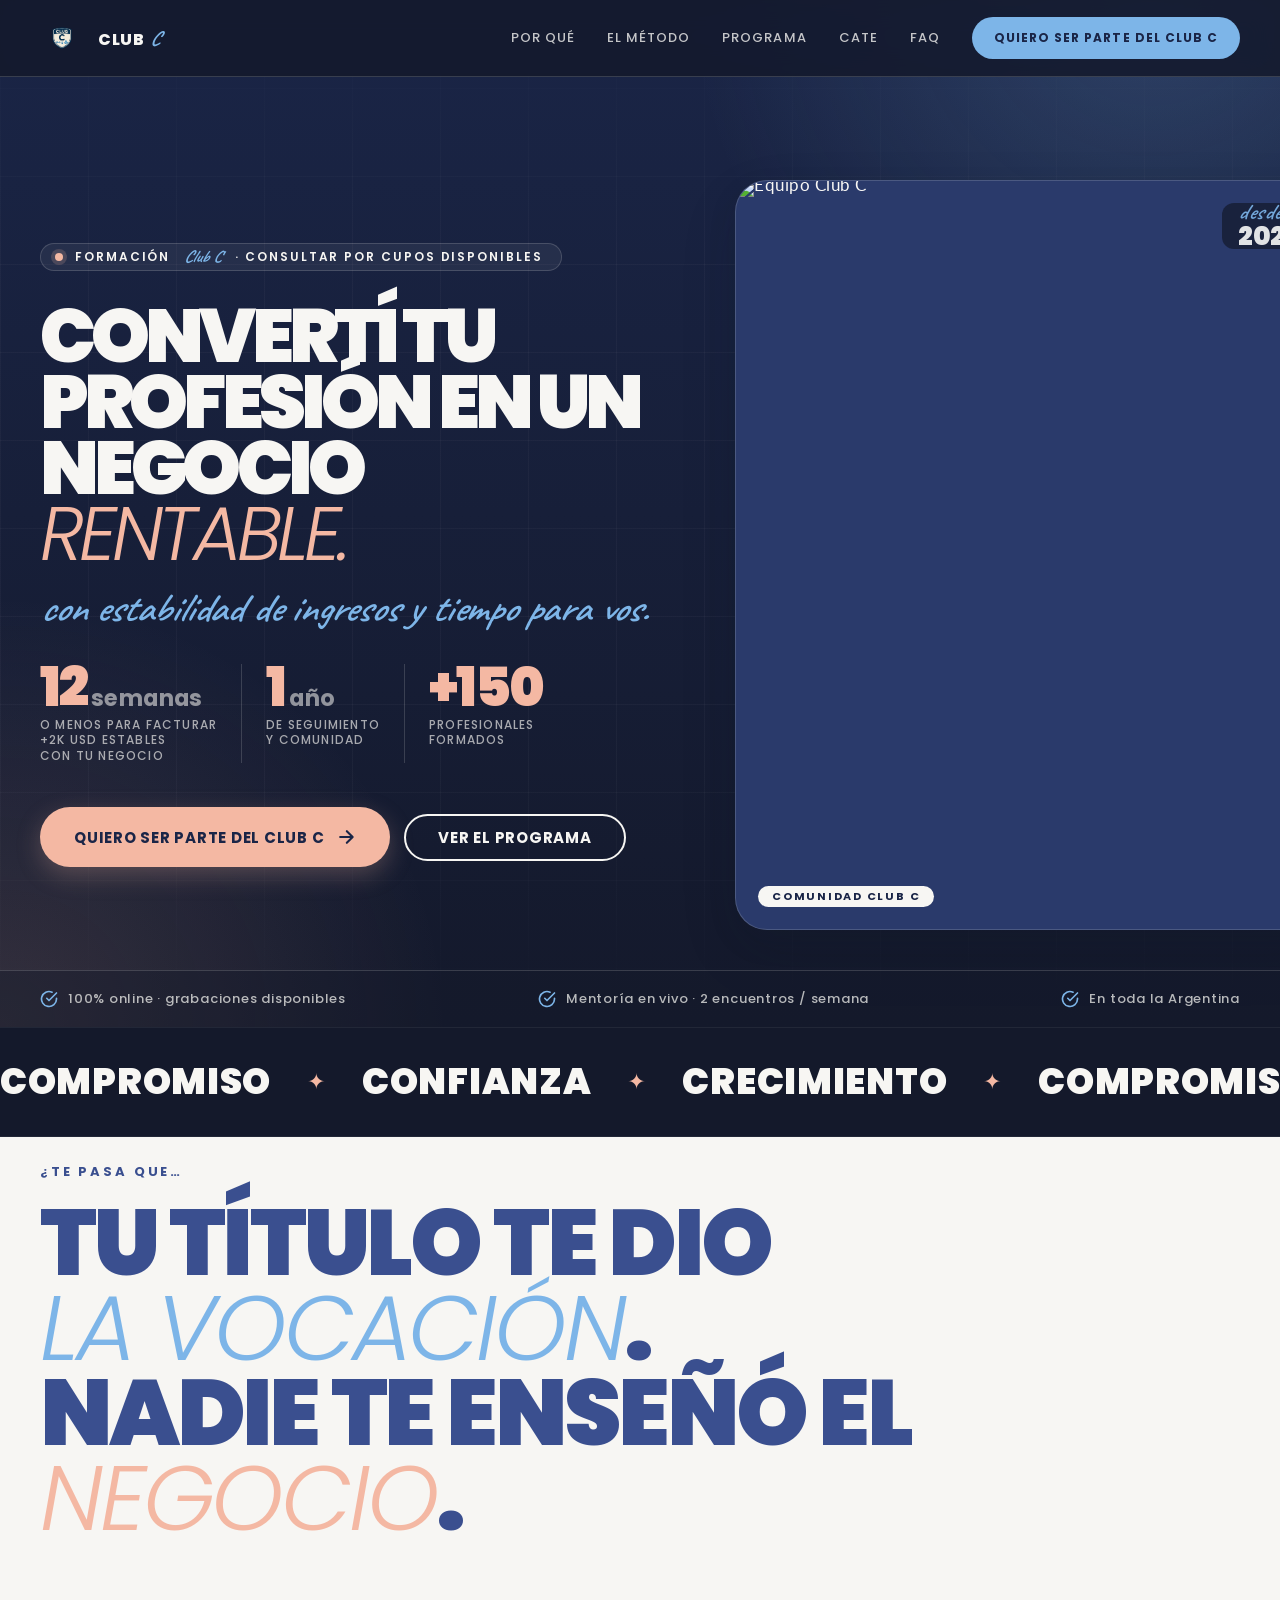
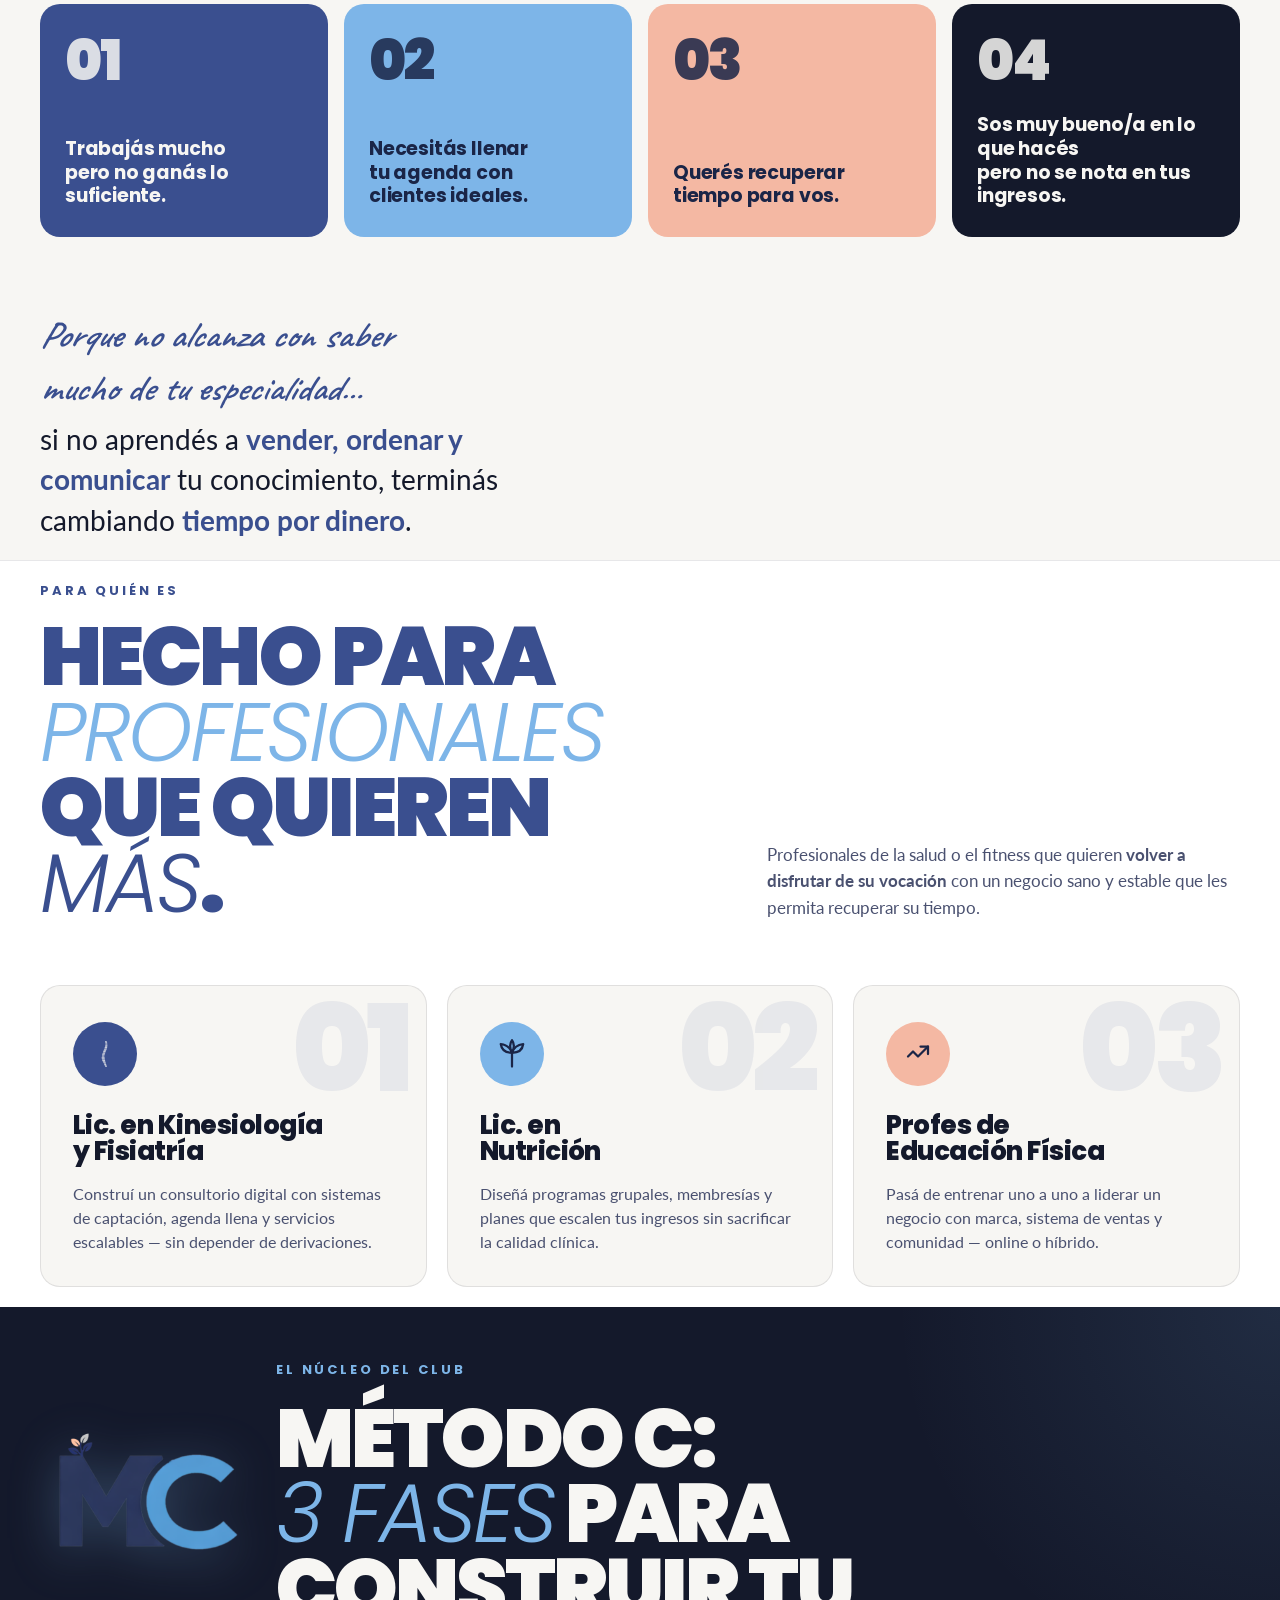
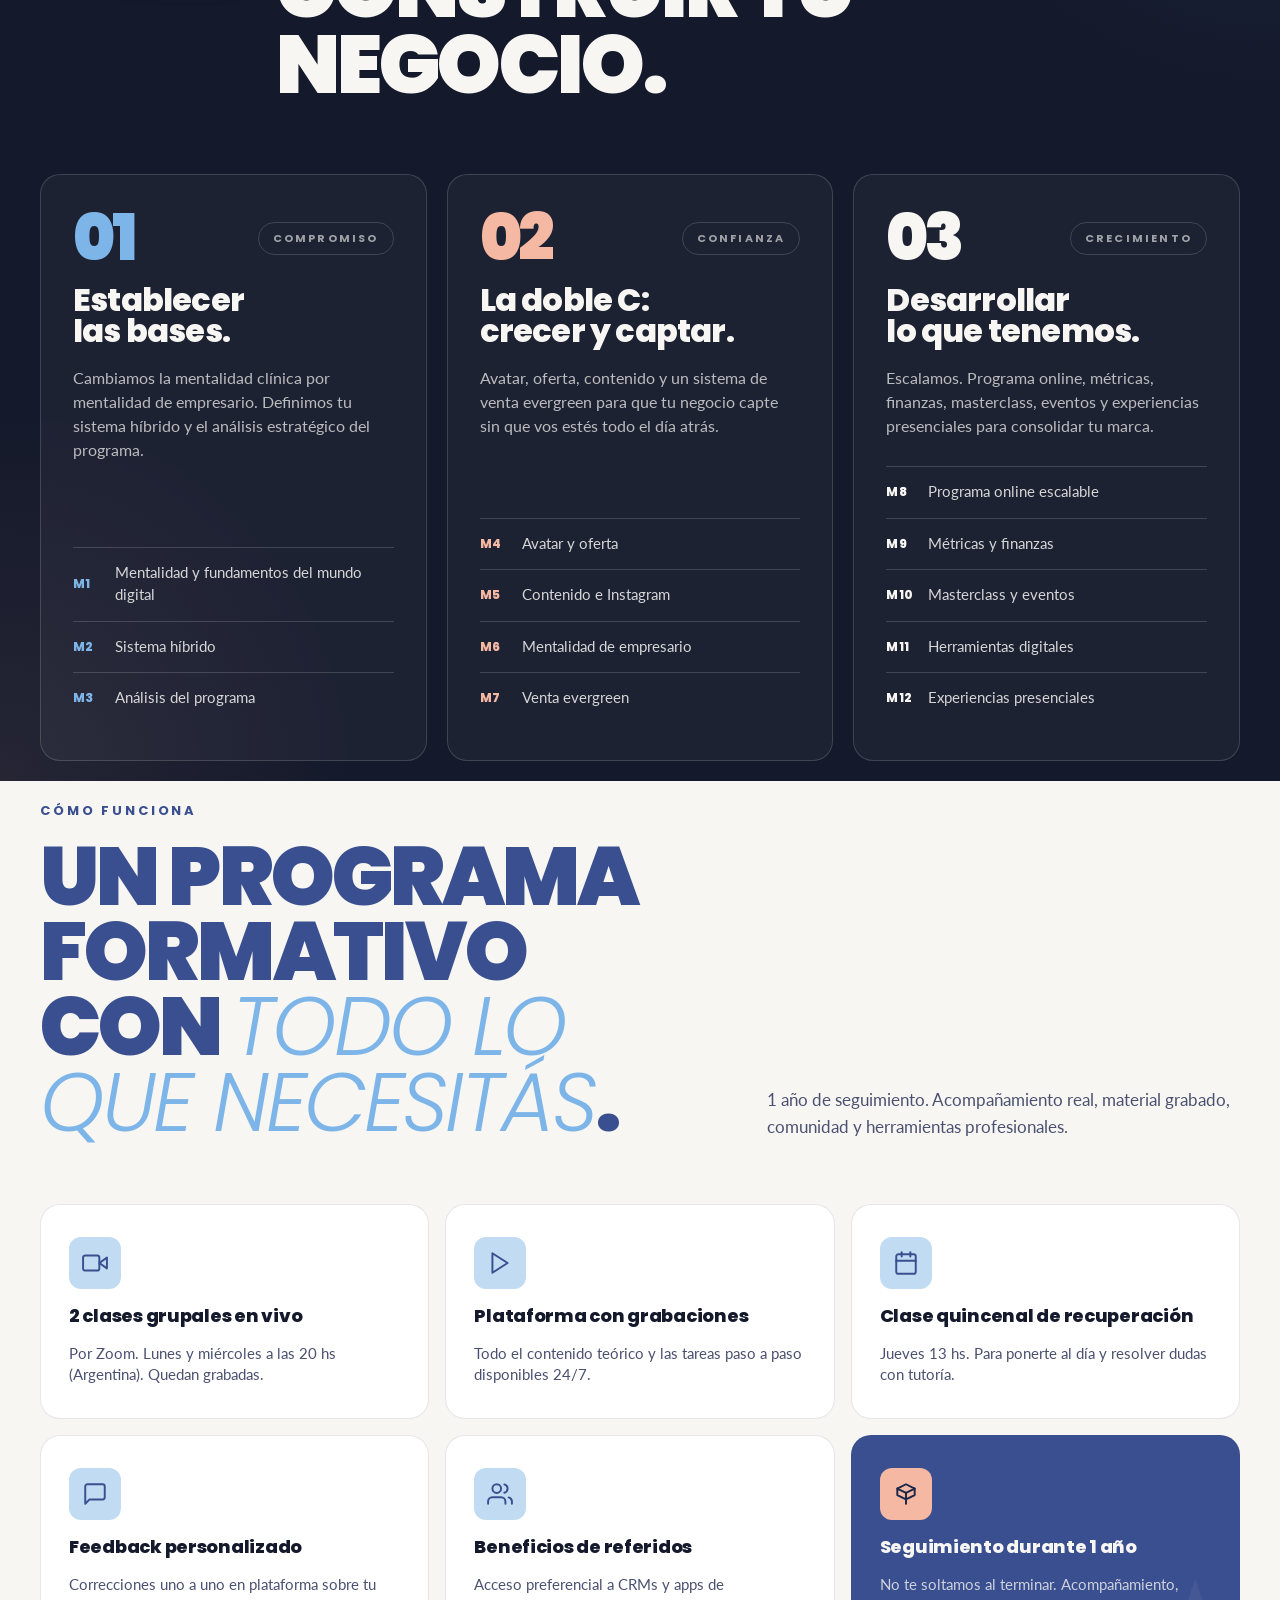
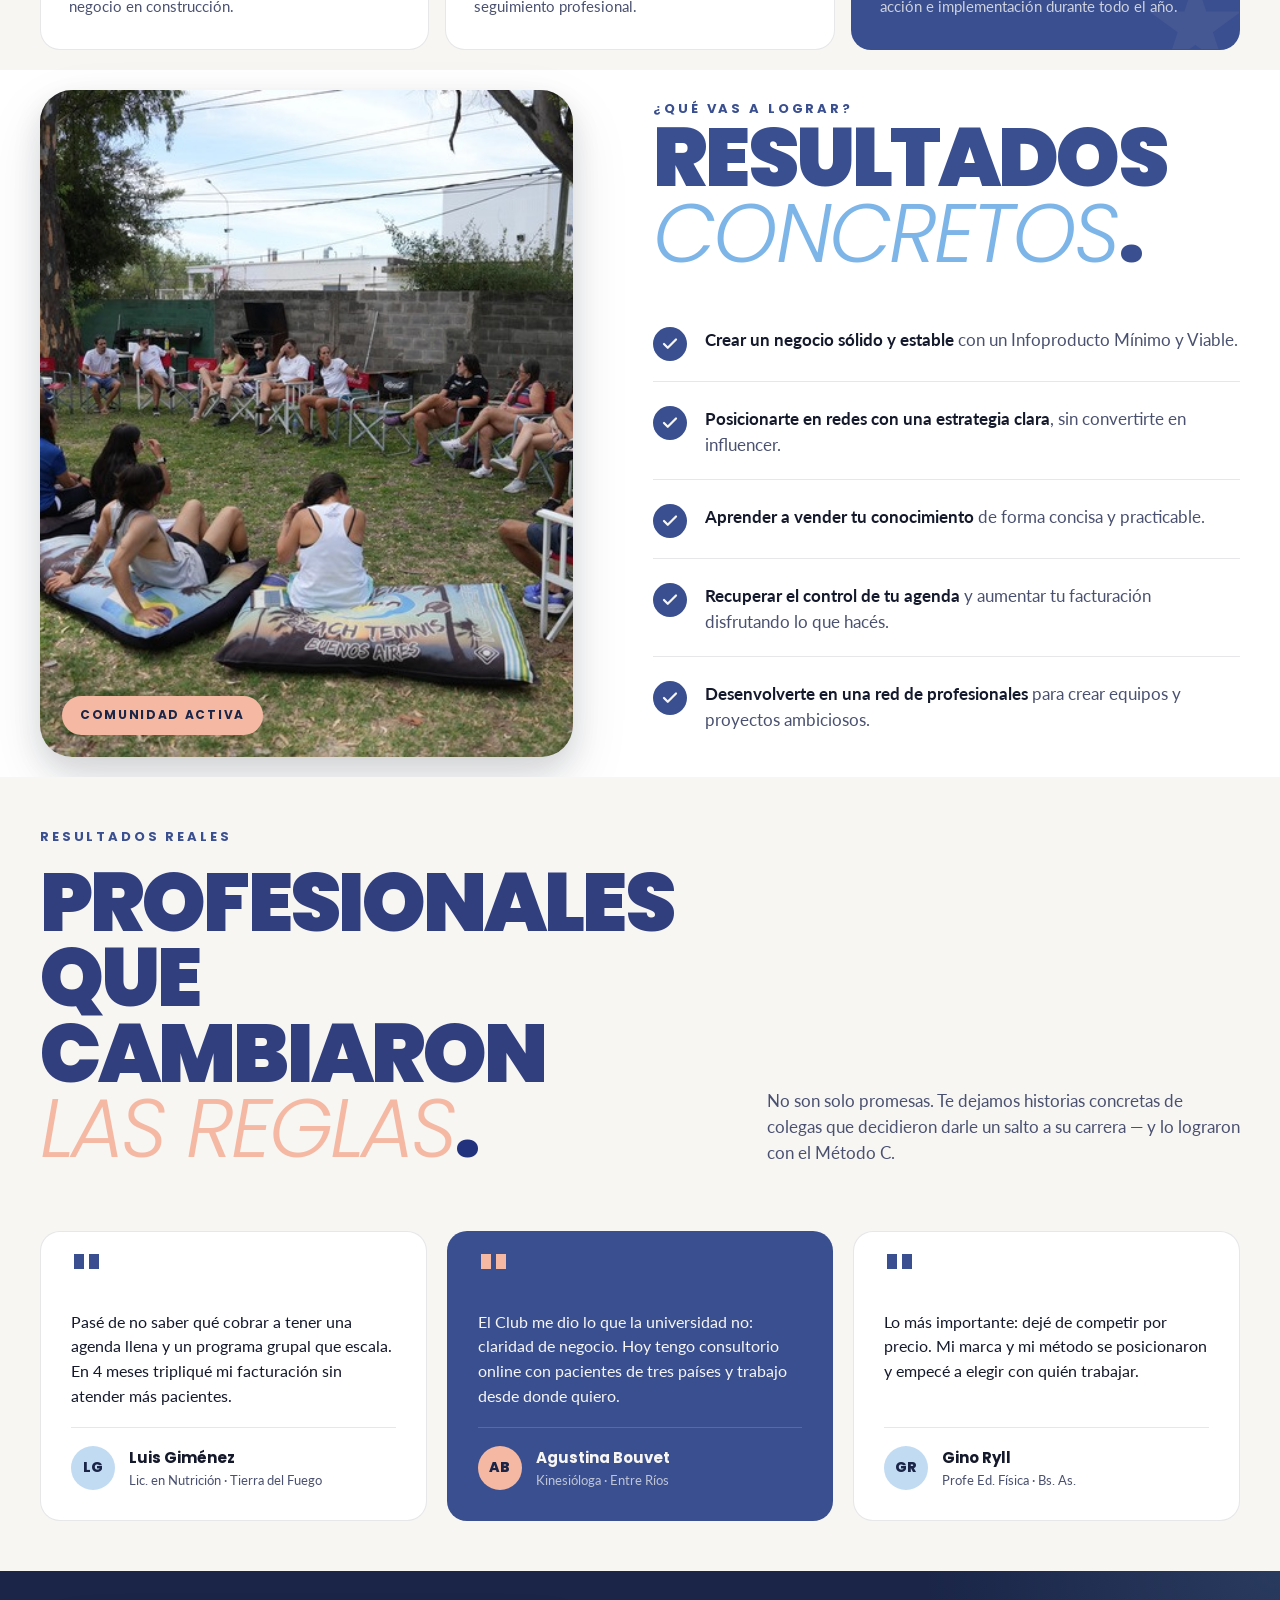
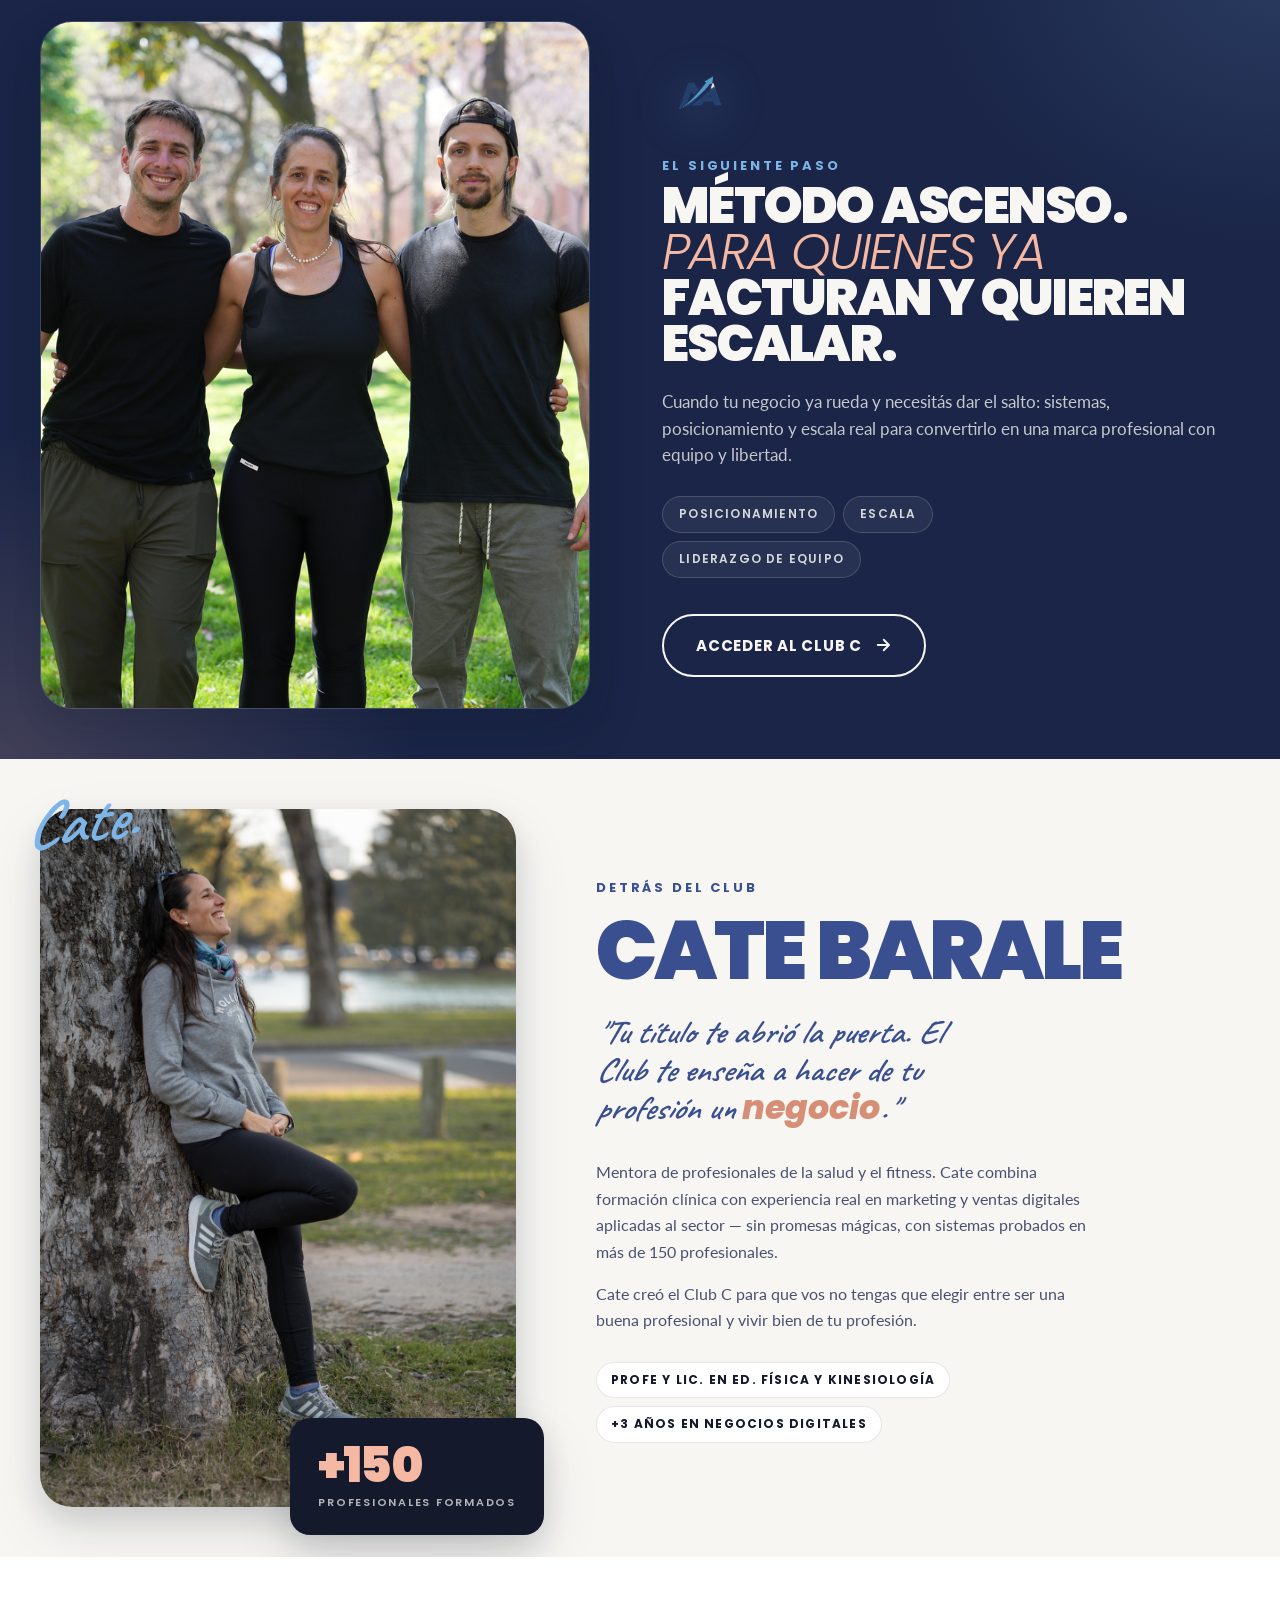
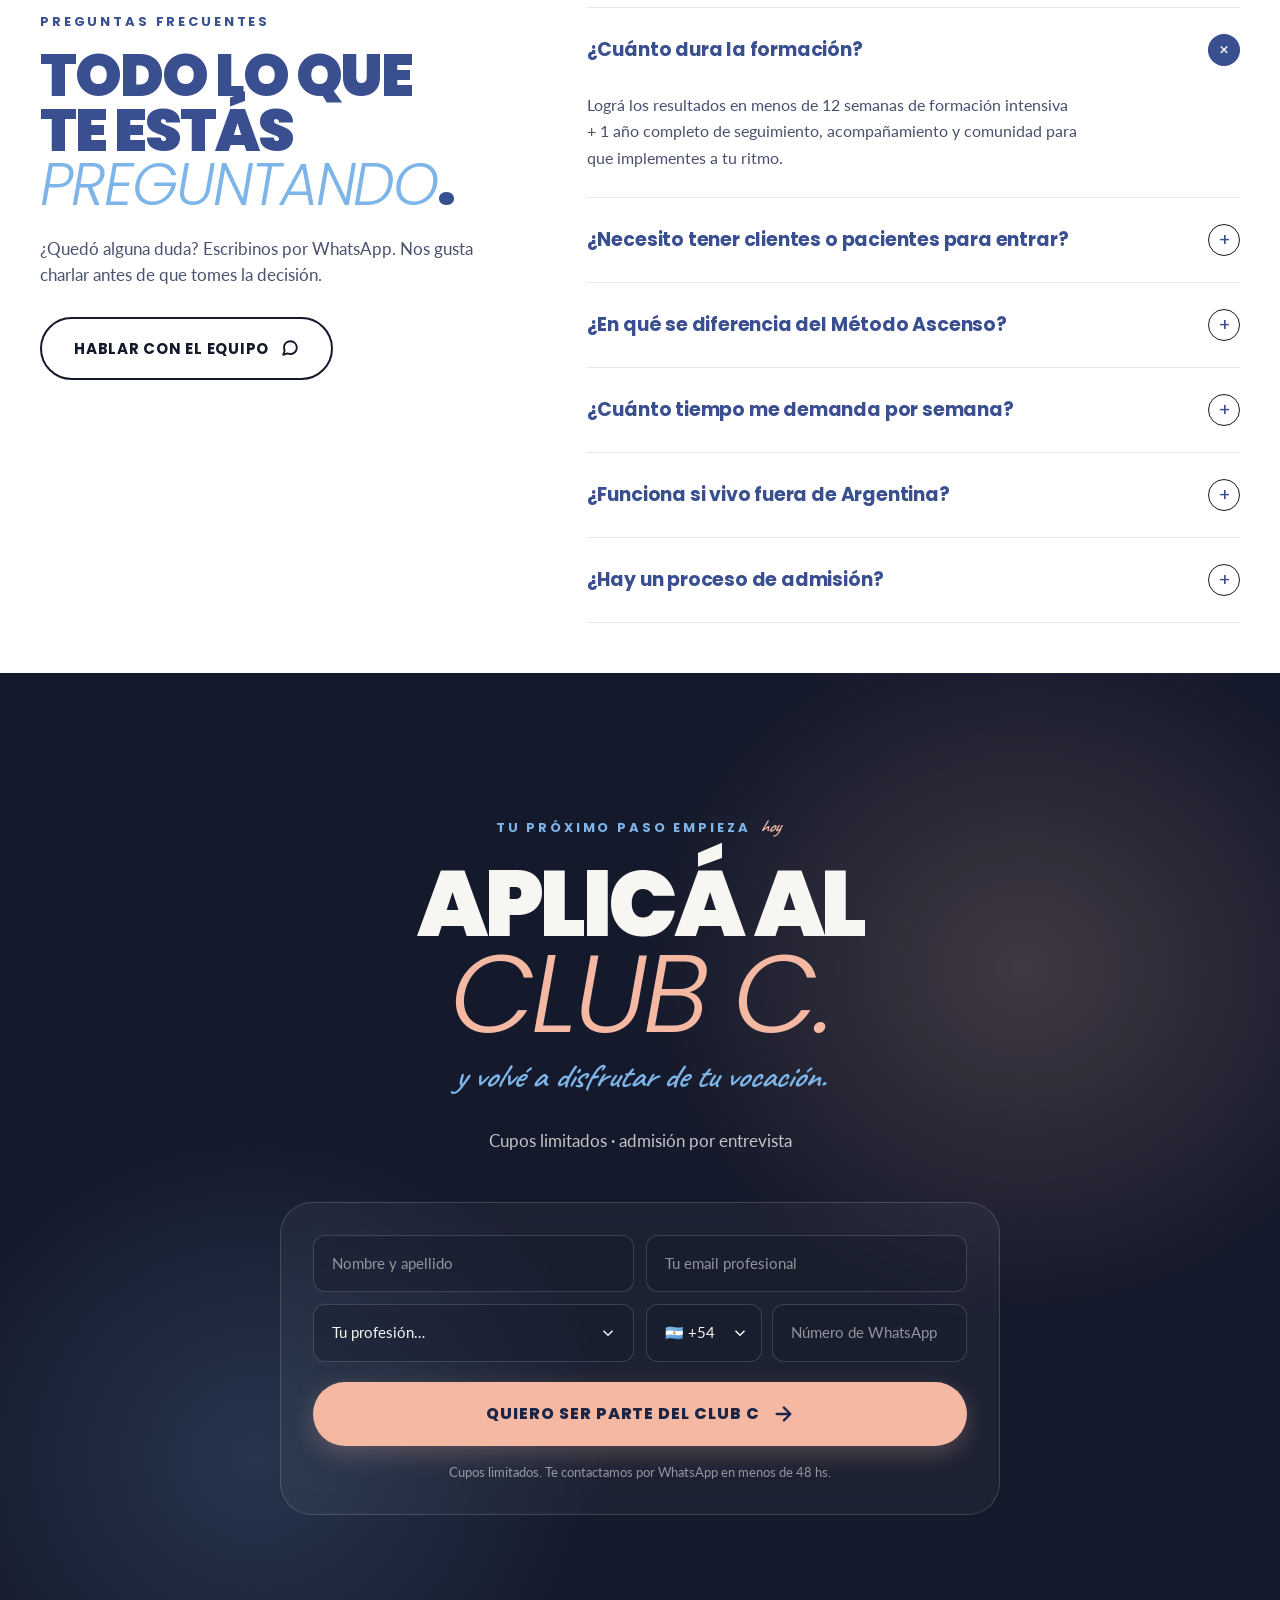
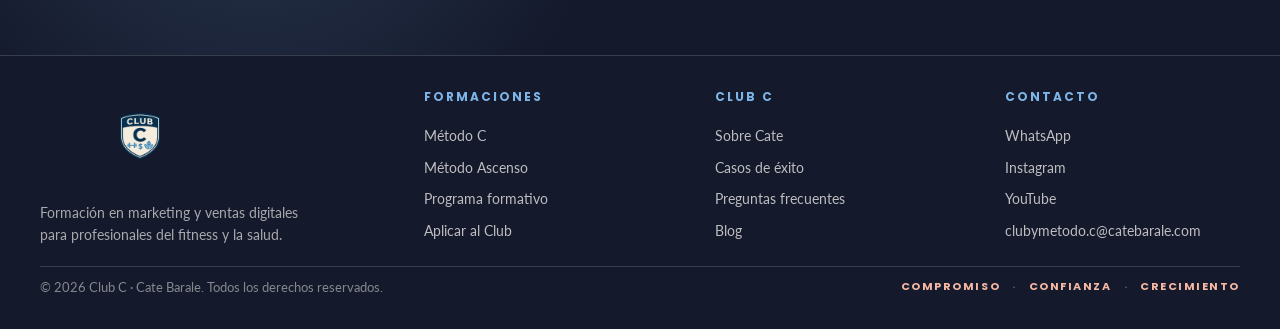
==== Club C - Página de Inicio.html @ 5bc4b517 "Implement Club C landing page from design handoff Static HTML/CSS/JS landing page for Club C — a mar" ====
<!DOCTYPE html>
<html lang="es">
<head>
<meta charset="UTF-8" />
<meta name="viewport" content="width=device-width, initial-scale=1.0" />
<title>Club C — Convertí tu profesión en un negocio rentable</title>
<link rel="preconnect" href="https://fonts.googleapis.com" />
<link rel="preconnect" href="https://fonts.gstatic.com" crossorigin />
<link href="https://fonts.googleapis.com/css2?family=Poppins:wght@400;500;600;700;800;900&family=Lato:wght@300;400;700;900&family=Caveat:wght@500;600;700&display=swap" rel="stylesheet" />

<script>
  window.TWEAKS = /*EDITMODE-BEGIN*/{
    "primary": "#3a4f8f",
    "secondary": "#7db5e8",
    "tertiary": "#f4b8a3",
    "accessory": "#f7f6f3",
    "ink": "#14192b",
    "headline": "Convertí tu profesión en un negocio rentable.",
    "headlineScript": "con estabilidad de ingresos y tiempo para vos.",
    "ctaPrimary": "Quiero ser parte del Club C",
    "heroPhoto": "team-beach",
    "showMarquee": true,
    "showCommunity": true,
    "headlineSize": 1.0,
    "buttonShape": "pill",
    "duration": "12 semanas"
  }/*EDITMODE-END*/;
</script>

<link rel="stylesheet" href="styles.css" />
</head>
<body>

<!-- ============ NAV ============ -->
<nav class="nav" data-screen-label="nav">
  <a href="#top" class="nav-logo">
    <img src="assets/logo-club-c.png" alt="Club C" />
    <span>Club <em>C</em></span>
  </a>
  <div class="nav-links">
    <a href="#manifiesto">Por qué</a>
    <a href="#metodo">El Método</a>
    <a href="#programa">Programa</a>
    <a href="#cate">Cate</a>
    <a href="#faq">FAQ</a>
    <a href="#aplicar" class="nav-cta" data-tweak="ctaPrimary">Aplicar al Club</a>
  </div>
</nav>

<!-- ============ HERO ============ -->
<header class="hero" id="top" data-screen-label="hero">

  <div class="hero-grid" style="height: 500px; line-height: 0.5; letter-spacing: 0.5px; text-align: left">
    <div class="hero-copy">
      <div class="hero-eyebrow" style="text-align: left">
        <span class="dot"></span>
        Formación <em>Club C</em> · Consultar por cupos disponibles
      </div>

      <h1 class="hero-title">
        <span class="line" data-tweak="headline" style="font-size: 75px">Convertí tu profesión<br/>en un negocio<br/><em class="accent-coral">rentable.</em></span>
        <span class="hero-script" data-tweak="headlineScript" style="height: 35px; font-size: 40px">con estabilidad de ingresos<br/>y tiempo para vos.</span>
      </h1>

      <div class="hero-meta">
        <div class="meta-item">
          <span class="meta-num" data-tweak="duration">12<small>sem.</small></span>
          <span class="meta-label">O menos para facturar<br/>+2K&nbsp;USD estables<br/>con tu negocio</span>
        </div>
        <div class="meta-divider"></div>
        <div class="meta-item">
          <span class="meta-num">1<small>año</small></span>
          <span class="meta-label">de seguimiento<br/>y comunidad</span>
        </div>
        <div class="meta-divider"></div>
        <div class="meta-item">
          <span class="meta-num">+150</span>
          <span class="meta-label">profesionales<br/>formados</span>
        </div>
      </div>

      <div class="hero-cta-row">
        <a href="#aplicar" class="btn btn-accent">
          <span data-tweak="ctaPrimary">Quiero ser parte del Club C</span>
          <svg class="arrow" width="20" height="20" viewBox="0 0 24 24" fill="none" stroke="currentColor" stroke-width="2.5" stroke-linecap="round" stroke-linejoin="round"><path d="M5 12h14M13 5l7 7-7 7"/></svg>
        </a>
        <a href="#programa" class="btn btn-outline">Ver el programa</a>
      </div>
    </div>

    <div class="hero-photo" style="height: 750px">
      <img id="hero-img" src="assets/team-beach.jpg" alt="Equipo Club C" style="height: 750px; margin: 0px 0px 0px 2px; object-fit: cover" />
      <div class="hero-photo-badge" style="text-align: center; margin: 0px 0px 100px 110px; flex-direction: column; align-items: flex-start; gap: 0px; width: 90px; font-size: 25px; font-weight: 100; border-width: 0px; border-style: none; padding: 0px 16px; opacity: 0.9">
        <span class="script">desde</span>
        <strong style="margin: 0">2025</strong>
      </div>
      <div class="hero-photo-tag">Comunidad Club C</div>
    </div>
  </div>

  <div class="hero-bottom">
    <div class="hero-bottom-inner">
      <div class="hero-bottom-item">
        <svg width="18" height="18" viewBox="0 0 24 24" fill="none" stroke="currentColor" stroke-width="2.2" stroke-linecap="round" stroke-linejoin="round"><path d="M22 11.08V12a10 10 0 11-5.93-9.14"/><path d="M22 4L12 14.01l-3-3"/></svg>
        <span>100% online · grabaciones disponibles</span>
      </div>
      <div class="hero-bottom-item">
        <svg width="18" height="18" viewBox="0 0 24 24" fill="none" stroke="currentColor" stroke-width="2.2" stroke-linecap="round" stroke-linejoin="round"><path d="M22 11.08V12a10 10 0 11-5.93-9.14"/><path d="M22 4L12 14.01l-3-3"/></svg>
        <span>Mentoría en vivo · 2 encuentros / semana</span>
      </div>
      <div class="hero-bottom-item">
        <svg width="18" height="18" viewBox="0 0 24 24" fill="none" stroke="currentColor" stroke-width="2.2" stroke-linecap="round" stroke-linejoin="round"><path d="M22 11.08V12a10 10 0 11-5.93-9.14"/><path d="M22 4L12 14.01l-3-3"/></svg>
        <span>En toda la Argentina</span>
      </div>
    </div>
  </div>
</header>

<!-- ============ MARQUEE ============ -->
<div class="marquee" aria-hidden="true" id="marquee">
  <div class="marquee-track">
    <span>Compromiso<i class="leaf">✦</i>Confianza<i class="leaf">✦</i>Crecimiento<i class="leaf">✦</i>Compromiso<i class="leaf">✦</i>Confianza<i class="leaf">✦</i>Crecimiento<i class="leaf">✦</i></span>
    <span>Compromiso<i class="leaf">✦</i>Confianza<i class="leaf">✦</i>Crecimiento<i class="leaf">✦</i>Compromiso<i class="leaf">✦</i>Confianza<i class="leaf">✦</i>Crecimiento<i class="leaf">✦</i></span>
  </div>
</div>

<!-- ============ MANIFIESTO / DOLOR ============ -->
<section class="manifiesto" id="manifiesto" data-screen-label="manifiesto" style="padding: 20px 0px">
  <div class="container">
    <span class="eyebrow">¿Te pasa que…</span>
    <h2 class="h2 manifiesto-title">
      Tu título te dio <span class="accent-sky">la vocación</span>.<br/>
      Nadie te enseñó el <em class="accent-coral">negocio</em>.
    </h2>

    <div class="pain-grid">
      <article class="pain-card">
        <span class="pain-num">01</span>
        <h4>Trabajás mucho<br/>pero no ganás lo suficiente.</h4>
      </article>
      <article class="pain-card">
        <span class="pain-num">02</span>
        <h4>Necesitás llenar<br/>tu agenda con clientes&nbsp;ideales.</h4>
      </article>
      <article class="pain-card">
        <span class="pain-num">03</span>
        <h4>Querés recuperar<br/>tiempo para vos.</h4>
      </article>
      <article class="pain-card">
        <span class="pain-num">04</span>
        <h4>Sos muy bueno/a en lo que hacés<br/>pero no se nota en tus ingresos.</h4>
      </article>
    </div>

    <p class="manifiesto-conclusion">
      <em class="script">Porque no alcanza con saber mucho de tu especialidad…</em>
      si no aprendés a <strong>vender, ordenar y comunicar</strong> tu conocimiento,
      terminás cambiando <strong>tiempo por dinero</strong>.
    </p>
  </div>
</section>

<!-- ============ PARA QUIÉN ============ -->
<section class="audience" data-screen-label="para-quien" style="padding: 20px 0px">
  <div class="container">
    <div class="section-head">
      <div>
        <span class="eyebrow">Para quién es</span>
        <h2 class="h2">Hecho para <span class="accent-sky">profesionales</span><br/>que quieren <em>más</em>.</h2>
      </div>
      <p class="lead">
        Profesionales de la salud o el fitness que quieren <strong>volver a disfrutar de su vocación</strong>
        con un negocio sano y estable que les permita recuperar su tiempo.
      </p>
    </div>

    <div class="audience-grid">
      <article class="audience-card">
        <span class="num">01</span>
        <div class="audience-icon">
          <svg viewBox="0 0 24 24" fill="currentColor" stroke="none"><rect x="11.98" y="1.59" width="1.40" height="0.42" rx="0.08"/><rect x="12.11" y="2.23" width="1.45" height="0.42" rx="0.08"/><rect x="12.21" y="2.87" width="1.50" height="0.42" rx="0.08"/><rect x="12.27" y="3.50" width="1.55" height="0.42" rx="0.08"/><rect x="12.28" y="4.14" width="1.60" height="0.42" rx="0.08"/><rect x="12.24" y="4.78" width="1.65" height="0.42" rx="0.08"/><rect x="12.16" y="5.42" width="1.70" height="0.42" rx="0.08"/><rect x="12.02" y="6.05" width="1.75" height="0.42" rx="0.08"/><rect x="11.74" y="6.69" width="2.00" height="0.42" rx="0.08"/><rect x="11.55" y="7.33" width="2.00" height="0.42" rx="0.08"/><rect x="11.32" y="7.97" width="2.00" height="0.42" rx="0.08"/><rect x="11.08" y="8.60" width="2.00" height="0.42" rx="0.08"/><rect x="10.82" y="9.24" width="2.00" height="0.42" rx="0.08"/><rect x="10.56" y="9.88" width="2.00" height="0.42" rx="0.08"/><rect x="10.31" y="10.51" width="2.00" height="0.42" rx="0.08"/><rect x="10.08" y="11.15" width="2.00" height="0.42" rx="0.08"/><rect x="9.88" y="11.79" width="2.00" height="0.42" rx="0.08"/><rect x="9.72" y="12.43" width="2.00" height="0.42" rx="0.08"/><rect x="9.60" y="13.06" width="2.00" height="0.42" rx="0.08"/><rect x="9.52" y="13.70" width="2.00" height="0.42" rx="0.08"/><rect x="9.36" y="14.34" width="2.30" height="0.42" rx="0.08"/><rect x="9.39" y="14.98" width="2.30" height="0.42" rx="0.08"/><rect x="9.48" y="15.61" width="2.30" height="0.42" rx="0.08"/><rect x="9.61" y="16.25" width="2.30" height="0.42" rx="0.08"/><rect x="9.79" y="16.89" width="2.30" height="0.42" rx="0.08"/><rect x="10.16" y="17.53" width="2.00" height="0.42" rx="0.08"/><rect x="10.44" y="18.16" width="1.90" height="0.42" rx="0.08"/><rect x="10.75" y="18.80" width="1.81" height="0.42" rx="0.08"/><rect x="11.06" y="19.44" width="1.72" height="0.42" rx="0.08"/><rect x="11.37" y="20.08" width="1.62" height="0.42" rx="0.08"/><rect x="11.67" y="20.71" width="1.53" height="0.42" rx="0.08"/><rect x="11.95" y="21.35" width="1.43" height="0.42" rx="0.08"/><rect x="12.19" y="21.99" width="1.34" height="0.42" rx="0.08"/></svg>
        </div>
        <h3>Lic. en Kinesiología<br/>y Fisiatría</h3>
        <p>Construí un consultorio digital con sistemas de captación, agenda llena y servicios escalables — sin depender de derivaciones.</p>
      </article>

      <article class="audience-card">
        <span class="num">02</span>
        <div class="audience-icon">
          <svg viewBox="0 0 24 24" fill="none" stroke="currentColor" stroke-width="1.8" stroke-linecap="round" stroke-linejoin="round"><path d="M12 22V11"/><path d="M12 11Q4 11 3 4 Q10 5 12 11Z"/><path d="M12 11Q20 11 21 4 Q14 5 12 11Z"/><path d="M12 11Q9 5 12 1 Q15 5 12 11Z"/></svg>
        </div>
        <h3>Lic. en<br/>Nutrición</h3>
        <p>Diseñá programas grupales, membresías y planes que escalen tus ingresos sin sacrificar la calidad clínica.</p>
      </article>

      <article class="audience-card">
        <span class="num">03</span>
        <div class="audience-icon">
          <svg viewBox="0 0 24 24" fill="none" stroke="currentColor" stroke-width="1.8" stroke-linecap="round" stroke-linejoin="round"><path d="M4 14l4-4 4 4 8-8"/><path d="M14 6h6v6"/></svg>
        </div>
        <h3>Profes de<br/>Educación Física</h3>
        <p>Pasá de entrenar uno a uno a liderar un negocio con marca, sistema de ventas y comunidad — online o híbrido.</p>
      </article>
    </div>
  </div>
</section>

<!-- ============ MÉTODO C ============ -->
<section class="metodo" id="metodo" data-screen-label="metodo-c" style="padding: 20px 0px">
  <div class="container">

    <div class="metodo-head">
      <img src="assets/logo-mc.png" alt="Método C" class="metodo-logo" style="height: 350px; width: 200px; margin: 0px 0px 25px; object-fit: cover" />
      <div>
        <span class="eyebrow on-dark" style="margin: 0px 0px 1px">El núcleo del Club</span>
        <h2 class="h2 on-dark" style="width: 700px; margin: 20px 0px 0px">
          Método&nbsp;C:<br/>
          <em class="accent-sky">3 fases</em> para<br/>
          construir tu negocio.
        </h2>
      </div>
    </div>

    <div class="metodo-fases">
      <article class="fase fase-1">
        <div class="fase-head">
          <span class="fase-num">01</span>
          <span class="fase-tag">Compromiso</span>
        </div>
        <h3>Establecer<br/>las bases.</h3>
        <p>Cambiamos la mentalidad clínica por mentalidad de empresario.
        Definimos tu sistema híbrido y el análisis estratégico del programa.</p>
        <ul class="fase-modules">
          <li><strong>M1</strong> Mentalidad y fundamentos del mundo digital</li>
          <li><strong>M2</strong> Sistema híbrido</li>
          <li><strong>M3</strong> Análisis del programa</li>
        </ul>
      </article>

      <article class="fase fase-2">
        <div class="fase-head">
          <span class="fase-num">02</span>
          <span class="fase-tag">Confianza</span>
        </div>
        <h3>La doble C:<br/>crecer y captar.</h3>
        <p>Avatar, oferta, contenido y un sistema de venta evergreen para
        que tu negocio capte sin que vos estés todo el día atrás.</p>
        <ul class="fase-modules">
          <li><strong>M4</strong> Avatar y oferta</li>
          <li><strong>M5</strong> Contenido e Instagram</li>
          <li><strong>M6</strong> Mentalidad de empresario</li>
          <li><strong>M7</strong> Venta evergreen</li>
        </ul>
      </article>

      <article class="fase fase-3">
        <div class="fase-head">
          <span class="fase-num">03</span>
          <span class="fase-tag">Crecimiento</span>
        </div>
        <h3>Desarrollar<br/>lo que tenemos.</h3>
        <p>Escalamos. Programa online, métricas, finanzas, masterclass,
        eventos y experiencias presenciales para consolidar tu marca.</p>
        <ul class="fase-modules">
          <li><strong>M8</strong> Programa online escalable</li>
          <li><strong>M9</strong> Métricas y finanzas</li>
          <li><strong>M10</strong> Masterclass y eventos</li>
          <li><strong>M11</strong> Herramientas digitales</li>
          <li><strong>M12</strong> Experiencias presenciales</li>
        </ul>
      </article>
    </div>
  </div>
</section>

<!-- ============ PROGRAMA / QUE INCLUYE ============ -->
<section class="programa" id="programa" data-screen-label="programa" style="padding: 20px 0px">
  <div class="container">

    <div class="section-head">
      <div>
        <span class="eyebrow">Cómo funciona</span>
        <h2 class="h2">Un programa formativo<br/>con <em class="accent-sky">todo lo que necesitás</em>.</h2>
      </div>
      <p class="lead">
        1 año de seguimiento. Acompañamiento real,
        material grabado, comunidad y herramientas profesionales.
      </p>
    </div>

    <div class="includes-grid">
      <article class="include-card">
        <div class="include-icon"><svg viewBox="0 0 24 24" fill="none" stroke="currentColor" stroke-width="1.8" stroke-linecap="round" stroke-linejoin="round"><polygon points="23 7 16 12 23 17 23 7"/><rect x="1" y="5" width="15" height="14" rx="2" ry="2"/></svg></div>
        <h4>2 clases grupales en vivo</h4>
        <p>Por Zoom. Lunes y miércoles a las 20 hs (Argentina). Quedan grabadas.</p>
      </article>
      <article class="include-card">
        <div class="include-icon"><svg viewBox="0 0 24 24" fill="none" stroke="currentColor" stroke-width="1.8" stroke-linecap="round" stroke-linejoin="round"><polygon points="5 3 19 12 5 21 5 3"/></svg></div>
        <h4>Plataforma con grabaciones</h4>
        <p>Todo el contenido teórico y las tareas paso a paso disponibles 24/7.</p>
      </article>
      <article class="include-card">
        <div class="include-icon"><svg viewBox="0 0 24 24" fill="none" stroke="currentColor" stroke-width="1.8" stroke-linecap="round" stroke-linejoin="round"><rect x="3" y="4" width="18" height="18" rx="2" ry="2"/><line x1="16" y1="2" x2="16" y2="6"/><line x1="8" y1="2" x2="8" y2="6"/><line x1="3" y1="10" x2="21" y2="10"/></svg></div>
        <h4>Clase quincenal de recuperación</h4>
        <p>Jueves 13 hs. Para ponerte al día y resolver dudas con tutoría.</p>
      </article>
      <article class="include-card">
        <div class="include-icon"><svg viewBox="0 0 24 24" fill="none" stroke="currentColor" stroke-width="1.8" stroke-linecap="round" stroke-linejoin="round"><path d="M21 15a2 2 0 01-2 2H7l-4 4V5a2 2 0 012-2h14a2 2 0 012 2z"/></svg></div>
        <h4>Feedback personalizado</h4>
        <p>Correcciones uno a uno en plataforma sobre tu negocio en construcción.</p>
      </article>
      <article class="include-card">
        <div class="include-icon"><svg viewBox="0 0 24 24" fill="none" stroke="currentColor" stroke-width="1.8" stroke-linecap="round" stroke-linejoin="round"><path d="M17 21v-2a4 4 0 00-4-4H5a4 4 0 00-4 4v2"/><circle cx="9" cy="7" r="4"/><path d="M23 21v-2a4 4 0 00-3-3.87M16 3.13a4 4 0 010 7.75"/></svg></div>
        <h4>Beneficios de referidos</h4>
        <p>Acceso preferencial a CRMs y apps de seguimiento profesional.</p>
      </article>
      <article class="include-card include-card-feature">
        <div class="include-icon"><svg viewBox="0 0 24 24" fill="none" stroke="currentColor" stroke-width="1.8" stroke-linecap="round" stroke-linejoin="round"><path d="M20 7L12 3 4 7l8 4 8-4z"/><path d="M4 7v6l8 4 8-4V7"/><path d="M12 11v10"/></svg></div>
        <h4>Seguimiento durante 1 año</h4>
        <p>No te soltamos al terminar. Acompañamiento, acción e implementación durante todo el año.</p>
      </article>
    </div>
  </div>
</section>

<!-- ============ QUÉ VAS A LOGRAR ============ -->
<section class="lograr" data-screen-label="lograr" style="padding: 20px 0px">
  <div class="container">
    <div class="lograr-wrap">
      <div class="lograr-photo">
        <img src="assets/community-class.jpg" alt="Comunidad Club C" />
        <div class="lograr-photo-badge">Comunidad activa</div>
      </div>
      <div class="lograr-content">
        <span class="eyebrow">¿Qué vas a lograr?</span>
        <h2 class="h2">Resultados<br/><em class="accent-sky">concretos</em>.</h2>

        <ul class="lograr-list">
          <li>
            <span class="check"><svg viewBox="0 0 24 24" fill="none" stroke="currentColor" stroke-width="3" stroke-linecap="round" stroke-linejoin="round"><polyline points="20 6 9 17 4 12"/></svg></span>
            <div>
              <strong>Crear un negocio sólido y estable</strong> con un Infoproducto Mínimo y Viable.
            </div>
          </li>
          <li>
            <span class="check"><svg viewBox="0 0 24 24" fill="none" stroke="currentColor" stroke-width="3" stroke-linecap="round" stroke-linejoin="round"><polyline points="20 6 9 17 4 12"/></svg></span>
            <div>
              <strong>Posicionarte en redes con una estrategia clara</strong>, sin convertirte en influencer.
            </div>
          </li>
          <li>
            <span class="check"><svg viewBox="0 0 24 24" fill="none" stroke="currentColor" stroke-width="3" stroke-linecap="round" stroke-linejoin="round"><polyline points="20 6 9 17 4 12"/></svg></span>
            <div>
              <strong>Aprender a vender tu conocimiento</strong> de forma concisa y practicable.
            </div>
          </li>
          <li>
            <span class="check"><svg viewBox="0 0 24 24" fill="none" stroke="currentColor" stroke-width="3" stroke-linecap="round" stroke-linejoin="round"><polyline points="20 6 9 17 4 12"/></svg></span>
            <div>
              <strong>Recuperar el control de tu agenda</strong> y aumentar tu facturación disfrutando lo que hacés.
            </div>
          </li>
          <li>
            <span class="check"><svg viewBox="0 0 24 24" fill="none" stroke="currentColor" stroke-width="3" stroke-linecap="round" stroke-linejoin="round"><polyline points="20 6 9 17 4 12"/></svg></span>
            <div>
              <strong>Desenvolverte en una red de profesionales</strong> para crear equipos y proyectos ambiciosos.
            </div>
          </li>
        </ul>
      </div>
    </div>
  </div>
</section>

<!-- ============ TESTIMONIOS ============ -->
<section class="testimonials" data-screen-label="testimonios" style="padding: 50px 0px">
  <div class="container">
    <div class="section-head">
      <div>
        <span class="eyebrow">Resultados reales</span>
        <h2 class="h2" style="width: 500px; color: #323f7e">Profesionales que<br/>cambiaron <em class="accent-coral">las reglas</em><span style="color: rgb(20, 25, 43)">.</span></h2>
      </div>
      <p class="lead">No son solo promesas. Te dejamos historias concretas de colegas que decidieron darle un salto a su carrera —
      y lo lograron con el Método C.</p>
    </div>

    <div class="testimonials-grid">
      <article class="testimonial">
        <span class="quote-mark">"</span>
        <p class="quote">Pasé de no saber qué cobrar a tener una agenda llena y un programa
        grupal que escala. En 4 meses tripliqué mi facturación sin atender más pacientes.</p>
        <div class="person">
          <div class="person-avatar">LG</div>
          <div>
            <div class="person-name">Luis Giménez</div>
            <div class="person-role">Lic. en Nutrición · Tierra del Fuego</div>
          </div>
        </div>
      </article>

      <article class="testimonial testimonial-feature">
        <span class="quote-mark">"</span>
        <p class="quote">El Club me dio lo que la universidad no: claridad de negocio. Hoy
        tengo consultorio online con pacientes de tres países y trabajo desde donde quiero.</p>
        <div class="person">
          <div class="person-avatar">AB</div>
          <div>
            <div class="person-name">Agustina Bouvet</div>
            <div class="person-role">Kinesióloga · Entre Ríos</div>
          </div>
        </div>
      </article>

      <article class="testimonial">
        <span class="quote-mark">"</span>
        <p class="quote">Lo más importante: dejé de competir por precio. Mi marca y mi
        método se posicionaron y empecé a elegir con quién trabajar.</p>
        <div class="person">
          <div class="person-avatar">GR</div>
          <div>
            <div class="person-name">Gino Ryll</div>
            <div class="person-role">Profe Ed. Física · Bs. As.</div>
          </div>
        </div>
      </article>
    </div>
  </div>
</section>

<!-- ============ MÉTODO ASCENSO ============ -->
<section class="ascenso" data-screen-label="ascenso" style="padding: 50px 0px">
  <div class="container">
    <div class="ascenso-wrap">
      <div class="ascenso-photo">
        <img src="assets/team-park.jpg" alt="Equipo Club C en el parque" />
      </div>
      <div class="ascenso-content">
        <img src="assets/logo-ma.png" alt="Método Ascenso" class="ascenso-logo" />
        <span class="eyebrow on-dark">El siguiente paso</span>
        <h2 class="h2 on-dark" style="margin: 6px 0 22px; font-size: 50px">Método Ascenso.<br/><em class="accent-coral">Para quienes ya</em><br/>facturan y quieren escalar.</h2>
        <p class="lead on-dark" style="margin: 20px 0px 0px">
          Cuando tu negocio ya rueda y necesitás dar el salto: sistemas, posicionamiento
          y escala real para convertirlo en una marca profesional con equipo y libertad.
        </p>
        <div class="ascenso-tags" style="width: 460px">
          <span class="tag-pill">Posicionamiento</span>
          <span class="tag-pill">Escala</span>
          <span class="tag-pill">Liderazgo de equipo</span>
        </div>
        <a href="#aplicar" class="btn btn-outline">
          Acceder al Club C
          <svg class="arrow" width="18" height="18" viewBox="0 0 24 24" fill="none" stroke="currentColor" stroke-width="2.5" stroke-linecap="round" stroke-linejoin="round"><path d="M5 12h14M13 5l7 7-7 7"/></svg>
        </a>
      </div>
    </div>
  </div>
</section>

<!-- ============ CATE ============ -->
<section class="cate" id="cate" data-screen-label="cate" style="padding: 50px 0px">
  <div class="container">
    <div class="cate-wrap">
      <div class="cate-photo-wrap">
        <div class="cate-photo">
          <img src="assets/cate-portrait.jpg" alt="Cate Barale" />
        </div>
        <div class="cate-stats">
          <div class="stat">+150</div>
          <div class="label">profesionales formados</div>
        </div>
        <div class="cate-signature">Cate.</div>
      </div>
      <div>
        <span class="eyebrow">Detrás del Club</span>
        <h2 class="h2" style="margin: 14px 0 8px; color: var(--primary);">Cate Barale</h2>
        <p class="cate-quote">"Tu título te abrió la puerta. El Club te enseña a hacer de tu profesión un <em>negocio</em>."</p>
        <div class="cate-bio">
          <p>Mentora de profesionales de la salud y el fitness. Cate combina formación clínica con experiencia
          real en marketing y ventas digitales aplicadas al sector — sin promesas mágicas, con sistemas
          probados en más de 150 profesionales.</p>
          <p>Cate creó el Club C para que vos no tengas que elegir entre ser una buena profesional
          y vivir bien de tu profesión.</p>
        </div>
        <div class="cate-credentials">
          <span class="chip">Profe y Lic. en Ed. Física y Kinesiología</span>
          <span class="chip">+3 años en negocios digitales</span>
        </div>
      </div>
    </div>
  </div>
</section>

<!-- ============ FAQ ============ -->
<section class="faq" id="faq" data-screen-label="faq" style="padding: 50px 0px">
  <div class="container">
    <div class="faq-wrap">
      <div>
        <span class="eyebrow">Preguntas frecuentes</span>
        <h2 class="h2" style="margin-top: 16px;">Todo lo que<br/>te estás <em class="accent-sky">preguntando</em>.</h2>
        <p class="lead" style="margin-top: 24px;">¿Quedó alguna duda? Escribinos por WhatsApp.
        Nos gusta charlar antes de que tomes la decisión.</p>
        <a href="#" class="btn btn-ghost" style="margin-top: 28px;">
          Hablar con el equipo
          <svg class="arrow" width="18" height="18" viewBox="0 0 24 24" fill="none" stroke="currentColor" stroke-width="2.5" stroke-linecap="round" stroke-linejoin="round"><path d="M21 11.5a8.38 8.38 0 01-.9 3.8 8.5 8.5 0 01-7.6 4.7 8.38 8.38 0 01-3.8-.9L3 21l1.9-5.7a8.38 8.38 0 01-.9-3.8 8.5 8.5 0 014.7-7.6 8.38 8.38 0 013.8-.9h.5a8.48 8.48 0 018 8v.5z"/></svg>
        </a>
      </div>
      <div class="faq-list">
        <div class="faq-item open">
          <button class="faq-q" onclick="toggleFaq(this)">
            <span>¿Cuánto dura la formación?</span>
            <span class="plus">+</span>
          </button>
          <div class="faq-a"><div class="faq-a-inner">Lográ los resultados en menos de 12 semanas de formación intensiva + 1 año completo de seguimiento, acompañamiento y comunidad para que implementes a tu ritmo.</div></div>
        </div>
        <div class="faq-item">
          <button class="faq-q" onclick="toggleFaq(this)">
            <span>¿Necesito tener clientes o pacientes para entrar?</span>
            <span class="plus">+</span>
          </button>
          <div class="faq-a"><div class="faq-a-inner">No. Tenemos profesionales recién recibidos y otros con más de 10 años de carrera. Lo importante es el compromiso con construir un negocio profesional.</div></div>
        </div>
        <div class="faq-item">
          <button class="faq-q" onclick="toggleFaq(this)">
            <span>¿En qué se diferencia del Método Ascenso?</span>
            <span class="plus">+</span>
          </button>
          <div class="faq-a"><div class="faq-a-inner">El Método C es la base: construís tu negocio digital profesional desde cero. El Método Ascenso es la siguiente etapa, pensada para profesionales que ya facturan y quieren escalar con sistemas y equipo.</div></div>
        </div>
        <div class="faq-item">
          <button class="faq-q" onclick="toggleFaq(this)">
            <span>¿Cuánto tiempo me demanda por semana?</span>
            <span class="plus">+</span>
          </button>
          <div class="faq-a"><div class="faq-a-inner">Mínimo 2 horas semanales. Las clases en vivo son los lunes y miércoles 20 hs (Argentina), todas quedan grabadas en caso de que no puedas asistir. Tenés tareas paso a paso y feedback personalizado.</div></div>
        </div>
        <div class="faq-item">
          <button class="faq-q" onclick="toggleFaq(this)">
            <span>¿Funciona si vivo fuera de Argentina?</span>
            <span class="plus">+</span>
          </button>
          <div class="faq-a"><div class="faq-a-inner">Sí. La metodología está diseñada para el mercado hispanohablante en cualquier país.</div></div>
        </div>
        <div class="faq-item">
          <button class="faq-q" onclick="toggleFaq(this)">
            <span>¿Hay un proceso de admisión?</span>
            <span class="plus">+</span>
          </button>
          <div class="faq-a"><div class="faq-a-inner">Sí. Para asegurar la calidad de la formación, hacemos una entrevista breve antes del ingreso. Aplicás, te contactamos y vemos si es el momento adecuado para vos.</div></div>
        </div>
      </div>
    </div>
  </div>
</section>

<!-- ============ CTA FINAL ============ -->
<section class="cta-final" id="aplicar" data-screen-label="aplicar">
  <div class="cta-final-bg"></div>
  <div class="container">
    <div class="cta-final-inner">
      <span class="eyebrow on-dark">Tu próximo paso empieza <em class="accent-coral">HOY</em></span>
      <h2 class="cta-final-title">
        Aplicá al<br/>
        <span class="huge">Club&nbsp;C.</span>
        <span class="hero-script accent-sky">y volvé a disfrutar de tu vocación.</span>
      </h2>
      <p class="lead on-dark" style="margin: 32px auto 0; text-align: center;">
        Cupos limitados · admisión por entrevista
      </p>

      <form class="apply-form" onsubmit="event.preventDefault(); document.getElementById('apply-success').style.display='block'; this.style.display='none';">
        <div class="apply-row">
          <input type="text" placeholder="Nombre y apellido" required />
          <input type="email" placeholder="Tu email profesional" required />
        </div>
        <div class="apply-row">
          <select required>
            <option value="">Tu profesión…</option>
            <option>Lic. en Kinesiología / Fisiatría</option>
            <option>Lic. en Nutrición</option>
            <option>Profe de Educación Física</option>
            <option>Otra profesión de salud / fitness</option>
          </select>
          <div class="phone-group">
            <select class="phone-cc" required aria-label="Código de país">
              <option value="+54" selected>🇦🇷 +54</option>
              <option value="+598">🇺🇾 +598</option>
              <option value="+56">🇨🇱 +56</option>
              <option value="+595">🇵🇾 +595</option>
              <option value="+591">🇧🇴 +591</option>
              <option value="+51">🇵🇪 +51</option>
              <option value="+57">🇨🇴 +57</option>
              <option value="+593">🇪🇨 +593</option>
              <option value="+58">🇻🇪 +58</option>
              <option value="+52">🇲🇽 +52</option>
              <option value="+507">🇵🇦 +507</option>
              <option value="+506">🇨🇷 +506</option>
              <option value="+34">🇪🇸 +34</option>
              <option value="+1">🇺🇸 +1</option>
              <option value="otro">Otro</option>
            </select>
            <input type="tel" class="phone-num" placeholder="Número de WhatsApp" required />
          </div>
        </div>
        <button class="apply-submit" type="submit">
          <span data-tweak="ctaPrimary">QUIERO SER PARTE DEL CLUB C </span>
          <svg width="22" height="22" viewBox="0 0 24 24" fill="none" stroke="currentColor" stroke-width="2.5" stroke-linecap="round" stroke-linejoin="round"><path d="M5 12h14M13 5l7 7-7 7"/></svg>
        </button>
        <p class="apply-note">Cupos limitados. Te contactamos por WhatsApp en menos de 48 hs.</p>
      </form>
      <div class="apply-success" id="apply-success">
        <svg width="40" height="40" viewBox="0 0 24 24" fill="none" stroke="currentColor" stroke-width="2.5" stroke-linecap="round" stroke-linejoin="round"><path d="M22 11.08V12a10 10 0 11-5.93-9.14"/><path d="M22 4L12 14.01l-3-3"/></svg>
        <h3>¡Listo! Recibimos tu aplicación.</h3>
        <p>Te escribimos por WhatsApp en las próximas 48 hs para coordinar la entrevista.</p>
      </div>
    </div>
  </div>
</section>

<!-- ============ FOOTER ============ -->
<footer class="footer" data-screen-label="footer" style="padding: 32px 0">
  <div class="container">
    <div class="footer-top" style="padding: 0 0 20px">
      <div class="footer-brand">
        <img src="assets/logo-club-c.png" alt="Club C" style="width: 200px" />
        <p>Formación en marketing y ventas digitales para profesionales del fitness y la salud.</p>
      </div>
      <div>
        <h5>Formaciones</h5>
        <ul>
          <li><a href="#metodo">Método C</a></li>
          <li><a href="#ascenso">Método Ascenso</a></li>
          <li><a href="#programa">Programa formativo</a></li>
          <li><a href="#aplicar">Aplicar al Club</a></li>
        </ul>
      </div>
      <div>
        <h5>Club C</h5>
        <ul>
          <li><a href="#cate">Sobre Cate</a></li>
          <li><a href="#">Casos de éxito</a></li>
          <li><a href="#faq">Preguntas frecuentes</a></li>
          <li><a href="#">Blog</a></li>
        </ul>
      </div>
      <div>
        <h5>Contacto</h5>
        <ul>
          <li><a href="#">WhatsApp</a></li>
          <li><a href="#">Instagram</a></li>
          <li><a href="#">YouTube</a></li>
          <li><a href="mailto:clubymetodo.c@catebarale.com">clubymetodo.c@catebarale.com</a></li>
        </ul>
      </div>
    </div>
    <div class="footer-bottom" style="padding: 10px 0 0">
      <div>© 2026 Club C · Cate Barale. Todos los derechos reservados.</div>
      <div class="footer-values">
        <span>Compromiso</span>
        <span class="dot">·</span>
        <span>Confianza</span>
        <span class="dot">·</span>
        <span>Crecimiento</span>
      </div>
    </div>
  </div>
</footer>

<!-- TWEAKS PANEL -->
<div id="tweaks-root"></div>

<script src="script.js"></script>
</body>
</html>

<style id="__om-edit-overrides">
.testimonials .section-head :is(h1,h2,h3,h4,h5,h6) >span { color: rgb(21, 35, 104) !important }
.testimonials .section-head :is(h1,h2,h3,h4,h5,h6) >span { color: rgb(35, 50, 124) !important }
#aplicar .apply-form :is(h1,h2,h3,h4,h5,h6,p,li,dt,dd,blockquote,figcaption,label,span,a,em,strong,small,td,th,caption) >:is(h1,h2,h3,h4,h5,h6,p,li,dt,dd,blockquote,figcaption,label,span,a,em,strong,small,td,th,caption) { color: rgb(236, 238, 240) !important }
#tweaks-panel [aria-label="Cerrar"] { background-color: rgb(54, 69, 125) !important }
#tweaks-panel [aria-label="Cerrar"] { background-color: rgb(45, 57, 101) !important }
</style>
---- styles.css ----
/* ===========  TOKENS  =========== */
:root {
  --primary: #3a4f8f;
  --primary-dark: #2a3a6b;
  --primary-deep: #1a2547;
  --secondary: #7db5e8;
  --secondary-soft: #c1dbf2;
  --tertiary: #f4b8a3;
  --tertiary-soft: #f9d7c8;
  --tertiary-deep: #d68f76;
  --accessory: #f7f6f3;
  --ink: #14192b;
  --ink-soft: #4a5170;
  --line: rgba(20, 25, 43, 0.10);
  --line-on-dark: rgba(247, 246, 243, 0.16);

  --f-title: 'Poppins', system-ui, sans-serif;
  --f-body: 'Lato', system-ui, sans-serif;
  --f-accent: 'Caveat', cursive;

  --r-sm: 6px;
  --r-md: 12px;
  --r-lg: 20px;
  --r-xl: 32px;
  --r-pill: 999px;

  --shadow-sm: 0 1px 2px rgba(20, 25, 43, 0.05), 0 2px 8px rgba(20, 25, 43, 0.04);
  --shadow-md: 0 4px 12px rgba(20, 25, 43, 0.08), 0 12px 32px rgba(20, 25, 43, 0.06);
  --shadow-lg: 0 12px 28px rgba(20, 25, 43, 0.12), 0 24px 60px rgba(20, 25, 43, 0.10);

  --headline-scale: 1;
  --btn-radius: 999px;
}

* { box-sizing: border-box; margin: 0; padding: 0; }
html { scroll-behavior: smooth; }
body {
  font-family: var(--f-body);
  color: var(--ink);
  background: var(--accessory);
  -webkit-font-smoothing: antialiased;
  text-rendering: optimizeLegibility;
  line-height: 1.55;
  font-size: 17px;
}
img { display: block; max-width: 100%; }
a { color: inherit; text-decoration: none; }
button { font: inherit; cursor: pointer; border: none; background: none; color: inherit; }

/* ===========  CONTAINERS  =========== */
.container {
  width: 100%;
  max-width: 1320px;
  margin: 0 auto;
  padding: 0 40px;
}
@media (max-width: 720px) { .container { padding: 0 20px; } }

section { position: relative; }

/* ===========  TYPOGRAPHY  =========== */
.h1, .h2, .h3, .h4 {
  font-family: var(--f-title);
  color: var(--ink);
  line-height: 0.95;
  letter-spacing: -0.025em;
  text-wrap: balance;
}
.h2 {
  font-size: clamp(40px, calc(6.4vw * var(--headline-scale)), 96px);
  font-weight: 900;
  text-transform: uppercase;
  line-height: 0.92;
  letter-spacing: -0.035em;
}
.h2 em {
  font-style: italic;
  font-weight: 300;
}
.h3 {
  font-size: clamp(22px, 2.2vw, 30px);
  font-weight: 800;
  letter-spacing: -0.015em;
  line-height: 1.05;
}
.h4 {
  font-family: var(--f-title);
  font-size: 18px;
  font-weight: 700;
  line-height: 1.25;
}
.on-dark, .h2.on-dark { color: var(--accessory); }
.accent-coral { color: var(--tertiary) !important; font-style: italic; font-weight: 300; }
.accent-sky { color: var(--secondary) !important; font-style: italic; font-weight: 300; }

.eyebrow {
  display: inline-block;
  font-family: var(--f-title);
  font-size: 13px;
  font-weight: 700;
  letter-spacing: 0.22em;
  text-transform: uppercase;
  color: var(--primary);
}
.eyebrow.on-dark { color: var(--secondary); }
.eyebrow em { font-family: var(--f-accent); font-style: italic; font-weight: 600; letter-spacing: 0; font-size: 18px; color: var(--tertiary); text-transform: lowercase; padding: 0 4px; }

.lead {
  font-size: clamp(17px, 1.3vw, 19px);
  line-height: 1.55;
  color: var(--ink-soft);
  max-width: 56ch;
  text-wrap: pretty;
}
.lead.on-dark { color: rgba(247, 246, 243, 0.78); }
.script {
  font-family: var(--f-accent);
  font-weight: 600;
  font-style: italic;
}

/* ===========  BUTTONS  =========== */
.btn {
  display: inline-flex;
  align-items: center;
  justify-content: center;
  gap: 12px;
  padding: 18px 32px;
  font-family: var(--f-title);
  font-weight: 700;
  font-size: 15px;
  letter-spacing: 0.05em;
  text-transform: uppercase;
  border-radius: var(--btn-radius);
  transition: transform 0.18s ease, box-shadow 0.18s ease, background 0.18s ease, color 0.18s ease;
  cursor: pointer;
  white-space: nowrap;
  text-align: center;
  border: 2px solid transparent;
}
.btn:hover { transform: translateY(-2px); }
.btn:active { transform: translateY(0); }
.btn-primary { background: var(--ink); color: var(--accessory); box-shadow: var(--shadow-md); }
.btn-primary:hover { background: var(--primary-deep); }
.btn-accent {
  background: var(--tertiary);
  color: var(--primary-deep);
  box-shadow: 0 8px 24px rgba(244, 184, 163, 0.25);
}
.btn-accent:hover { background: var(--tertiary-soft); box-shadow: 0 14px 32px rgba(244, 184, 163, 0.35); }
.btn-outline {
  background: transparent;
  color: var(--accessory);
  border-color: var(--accessory);
}
.btn-outline:hover { background: var(--accessory); color: var(--ink); }
.btn-ghost { background: transparent; color: var(--ink); border-color: var(--ink); }
.btn-ghost:hover { background: var(--ink); color: var(--accessory); }
.btn .arrow { transition: transform 0.18s ease; }
.btn:hover .arrow { transform: translateX(4px); }

/* ===========  NAV  =========== */
.nav {
  position: fixed;
  top: 0; left: 0; right: 0;
  z-index: 50;
  display: flex;
  align-items: center;
  justify-content: space-between;
  padding: 16px 40px;
  background: rgba(20, 25, 43, 0.86);
  backdrop-filter: saturate(140%) blur(14px);
  -webkit-backdrop-filter: saturate(140%) blur(14px);
  border-bottom: 1px solid var(--line-on-dark);
  color: var(--accessory);
}
.nav-logo {
  display: flex;
  align-items: center;
  gap: 14px;
  font-family: var(--f-title);
  font-weight: 800;
  font-size: 16px;
  letter-spacing: 0.04em;
  text-transform: uppercase;
}
.nav-logo img { height: 44px; width: auto; }
.nav-logo em {
  font-family: var(--f-accent);
  font-style: italic;
  font-weight: 700;
  letter-spacing: 0;
  text-transform: none;
  font-size: 20px;
  color: var(--secondary);
  margin-left: 2px;
}
.nav-links {
  display: flex;
  align-items: center;
  gap: 32px;
  font-family: var(--f-title);
  font-weight: 500;
  font-size: 13px;
  letter-spacing: 0.08em;
  text-transform: uppercase;
}
.nav-links a { opacity: 0.78; transition: opacity 0.15s; }
.nav-links a:hover { opacity: 1; }
.nav-cta {
  padding: 12px 22px;
  background: var(--secondary);
  color: var(--primary-deep) !important;
  border-radius: var(--r-pill);
  font-weight: 700;
  font-size: 12px;
  opacity: 1 !important;
  transition: transform 0.18s, background 0.18s;
}
.nav-cta:hover { transform: translateY(-1px); background: var(--secondary-soft); }
@media (max-width: 980px) {
  .nav-links a:not(.nav-cta) { display: none; }
  .nav { padding: 12px 20px; }
  .nav-logo span { display: none; }
}

/* ===========  HERO  =========== */
.hero {
  position: relative;
  min-height: 100vh;
  background: var(--primary-deep);
  color: var(--accessory);
  padding: 120px 0 0;
  overflow: hidden;
  display: flex;
  flex-direction: column;
  justify-content: space-between;
}
.hero::before {
  content: '';
  position: absolute;
  inset: 0;
  background:
    radial-gradient(60% 70% at 90% 0%, rgba(125, 181, 232, 0.20), transparent 60%),
    radial-gradient(50% 60% at 0% 100%, rgba(244, 184, 163, 0.14), transparent 70%),
    linear-gradient(180deg, #1a2547 0%, #14192b 100%);
  z-index: 0;
}
.hero::after {
  content: '';
  position: absolute;
  inset: 0;
  background-image:
    linear-gradient(rgba(247, 246, 243, 0.035) 1px, transparent 1px),
    linear-gradient(90deg, rgba(247, 246, 243, 0.035) 1px, transparent 1px);
  background-size: 88px 88px;
  z-index: 0;
  mask-image: linear-gradient(180deg, transparent 0%, black 25%, black 75%, transparent 100%);
  pointer-events: none;
}

.hero-grid {
  position: relative;
  z-index: 2;
  display: grid;
  grid-template-columns: minmax(0, 1.25fr) minmax(0, 1fr);
  gap: 64px;
  align-items: center;
  width: 100%;
  max-width: 1320px;
  margin: 0 auto;
  padding: 60px 40px 40px;
  flex: 1;
}
@media (max-width: 1080px) {
  .hero-grid { grid-template-columns: 1fr; gap: 48px; padding: 60px 32px; }
}
@media (max-width: 720px) { .hero-grid { padding: 40px 20px; } }

.hero-eyebrow {
  display: inline-flex;
  align-items: center;
  gap: 12px;
  padding: 9px 18px 9px 14px;
  background: rgba(247, 246, 243, 0.06);
  border: 1px solid var(--line-on-dark);
  border-radius: var(--r-pill);
  font-family: var(--f-title);
  font-size: 12px;
  font-weight: 600;
  letter-spacing: 0.16em;
  text-transform: uppercase;
  color: var(--accessory);
  margin-bottom: 32px;
}
.hero-eyebrow em {
  font-family: var(--f-accent);
  font-style: italic;
  font-weight: 700;
  letter-spacing: 0;
  font-size: 17px;
  color: var(--secondary);
  text-transform: none;
  padding: 0 2px;
}
.hero-eyebrow .dot {
  width: 8px; height: 8px;
  border-radius: 50%;
  background: var(--tertiary);
  box-shadow: 0 0 0 4px rgba(244, 184, 163, 0.18);
  animation: pulse 2s ease-in-out infinite;
}
@keyframes pulse {
  0%, 100% { box-shadow: 0 0 0 4px rgba(244, 184, 163, 0.18); }
  50% { box-shadow: 0 0 0 8px rgba(244, 184, 163, 0.10); }
}

.hero-title {
  font-family: var(--f-title);
  font-weight: 900;
  text-transform: uppercase;
  color: var(--accessory);
  letter-spacing: -0.045em;
  line-height: 0.88;
  font-size: clamp(56px, calc(8.4vw * var(--headline-scale)), 152px);
}
.hero-title .line { display: block; }
.hero-title em {
  font-style: italic;
  font-weight: 300;
}
.hero-script {
  display: block;
  font-family: var(--f-accent);
  font-weight: 600;
  font-style: italic;
  font-size: clamp(27px, 2.8vw, 41px);
  letter-spacing: -0.005em;
  text-transform: none;
  color: var(--secondary);
  margin-top: 18px;
  line-height: 1.15;
}

.hero-meta {
  margin-top: 44px;
  display: flex;
  align-items: stretch;
  gap: 24px;
  flex-wrap: wrap;
}
.meta-item {
  display: flex;
  flex-direction: column;
  gap: 4px;
}
.meta-num {
  font-family: var(--f-title);
  font-weight: 900;
  font-size: clamp(36px, 4.2vw, 56px);
  line-height: 0.9;
  color: var(--tertiary);
  letter-spacing: -0.04em;
}
.meta-num small {
  font-size: 0.42em;
  margin-left: 4px;
  font-weight: 700;
  letter-spacing: 0.02em;
  color: rgba(247, 246, 243, 0.55);
  text-transform: lowercase;
}
.meta-label {
  font-family: var(--f-title);
  font-size: 12px;
  font-weight: 500;
  letter-spacing: 0.10em;
  text-transform: uppercase;
  color: rgba(247, 246, 243, 0.65);
  line-height: 1.3;
}
.meta-divider {
  width: 1px;
  background: var(--line-on-dark);
  align-self: stretch;
}

.hero-cta-row {
  margin-top: 44px;
  display: flex;
  flex-wrap: wrap;
  gap: 14px;
  align-items: center;
}

.hero-photo {
  position: relative;
  border-radius: var(--r-xl);
  overflow: hidden;
  aspect-ratio: 4 / 5;
  background: var(--primary-dark);
  box-shadow: var(--shadow-lg);
  border: 1px solid var(--line-on-dark);
}
.hero-photo img {
  width: 100%; height: 100%;
  object-fit: cover;
  filter: contrast(1.02) saturate(1.05);
}
.hero-photo-badge {
  position: absolute;
  top: 22px; right: 22px;
  background: rgba(20, 25, 43, 0.78);
  backdrop-filter: blur(10px);
  border-radius: var(--r-md);
  padding: 12px 16px;
  display: flex;
  flex-direction: column;
  gap: 0;
  align-items: flex-end;
  color: var(--accessory);
}
.hero-photo-badge .script {
  color: var(--secondary);
  font-size: 22px;
  line-height: 0.9;
}
.hero-photo-badge strong {
  font-family: var(--f-title);
  font-weight: 900;
  font-size: 26px;
  letter-spacing: -0.02em;
  line-height: 1;
}
.hero-photo-tag {
  position: absolute;
  bottom: 22px; left: 22px;
  background: var(--accessory);
  color: var(--primary-deep);
  padding: 8px 14px;
  border-radius: var(--r-pill);
  font-family: var(--f-title);
  font-size: 11px;
  font-weight: 700;
  letter-spacing: 0.16em;
  text-transform: uppercase;
}

.hero-bottom {
  position: relative;
  z-index: 2;
  border-top: 1px solid var(--line-on-dark);
  background: rgba(20, 25, 43, 0.4);
}
.hero-bottom-inner {
  max-width: 1320px;
  margin: 0 auto;
  padding: 18px 40px;
  display: flex;
  justify-content: space-between;
  gap: 24px;
  flex-wrap: wrap;
  font-family: var(--f-title);
  font-size: 13px;
  font-weight: 500;
  letter-spacing: 0.06em;
  color: rgba(247, 246, 243, 0.72);
}
.hero-bottom-item {
  display: flex;
  align-items: center;
  gap: 10px;
}
.hero-bottom-item svg { color: var(--secondary); }
@media (max-width: 720px) {
  .hero-bottom-inner { padding: 16px 20px; }
}

/* ===========  MARQUEE  =========== */
.marquee {
  background: var(--ink);
  color: var(--accessory);
  padding: 26px 0;
  overflow: hidden;
  border-top: 1px solid rgba(247, 246, 243, 0.06);
  border-bottom: 1px solid rgba(247, 246, 243, 0.06);
}
.marquee-track {
  display: flex;
  gap: 0;
  white-space: nowrap;
  animation: marquee 42s linear infinite;
  font-family: var(--f-title);
  font-weight: 900;
  font-size: clamp(22px, 3vw, 36px);
  letter-spacing: 0.02em;
  text-transform: uppercase;
}
.marquee-track span {
  display: inline-flex;
  align-items: center;
  padding-right: 0;
}
.marquee-track .leaf {
  display: inline-block;
  margin: 0 36px;
  color: var(--tertiary);
  font-style: normal;
  font-size: 0.6em;
  vertical-align: middle;
}
@keyframes marquee {
  from { transform: translateX(0); }
  to { transform: translateX(-50%); }
}

/* ===========  MANIFIESTO  =========== */
.manifiesto {
  padding: 140px 0;
  background: var(--accessory);
}
.manifiesto-title {
  font-size: clamp(44px, calc(7.2vw * var(--headline-scale)), 112px) !important;
  margin: 18px 0 64px;
  max-width: 18ch;
  color: var(--primary);
}
.pain-grid {
  display: grid;
  grid-template-columns: repeat(4, 1fr);
  gap: 16px;
  margin-bottom: 72px;
}
@media (max-width: 980px) { .pain-grid { grid-template-columns: repeat(2, 1fr); } }
@media (max-width: 560px) { .pain-grid { grid-template-columns: 1fr; } }

.pain-card {
  background: white;
  border-radius: var(--r-lg);
  padding: 32px 24px 28px;
  border: 1px solid var(--line);
  display: flex;
  flex-direction: column;
  gap: 28px;
  min-height: 220px;
  transition: transform 0.22s ease, box-shadow 0.22s ease, background 0.22s ease;
  position: relative;
}
.pain-card:nth-child(1) { background: var(--primary); color: var(--accessory); border-color: transparent; }
.pain-card:nth-child(2) { background: var(--secondary); color: var(--primary-deep); border-color: transparent; }
.pain-card:nth-child(3) { background: var(--tertiary); color: var(--primary-deep); border-color: transparent; }
.pain-card:nth-child(4) { background: var(--ink); color: var(--accessory); border-color: transparent; }
.pain-card:hover {
  transform: translateY(-4px);
  box-shadow: var(--shadow-lg);
}
.pain-num {
  font-family: var(--f-title);
  font-weight: 900;
  font-size: 56px;
  letter-spacing: -0.04em;
  line-height: 0.85;
  opacity: 0.85;
}
.pain-card h4 {
  font-family: var(--f-title);
  font-weight: 700;
  font-size: 19px;
  line-height: 1.25;
  letter-spacing: -0.01em;
  margin-top: auto;
}

.manifiesto-conclusion {
  font-family: var(--f-body);
  font-size: clamp(20px, 2.2vw, 28px);
  line-height: 1.45;
  color: var(--ink);
  max-width: 36ch;
  text-wrap: balance;
  font-weight: 400;
}
.manifiesto-conclusion .script {
  color: var(--primary);
  font-size: 1.3em;
  display: block;
  margin-bottom: 4px;
}
.manifiesto-conclusion strong { font-weight: 700; color: var(--primary); }

/* ===========  AUDIENCE  =========== */
.audience {
  padding: 140px 0;
  background: white;
  border-top: 1px solid var(--line);
}
.audience .section-head h2 { color: var(--primary); }
.section-head {
  display: grid;
  grid-template-columns: minmax(0, 1.4fr) minmax(0, 1fr);
  gap: 64px;
  align-items: end;
  margin-bottom: 64px;
}
@media (max-width: 980px) { .section-head { grid-template-columns: 1fr; gap: 24px; align-items: start; } }
.section-head .eyebrow { margin-bottom: 18px; display: block; }

.audience-grid {
  display: grid;
  grid-template-columns: repeat(3, 1fr);
  gap: 20px;
}
@media (max-width: 980px) { .audience-grid { grid-template-columns: 1fr; } }

.audience-card {
  background: var(--accessory);
  border-radius: var(--r-lg);
  padding: 36px 32px 32px;
  border: 1px solid var(--line);
  transition: transform 0.22s ease, box-shadow 0.22s ease;
  display: flex;
  flex-direction: column;
  gap: 18px;
  position: relative;
  overflow: hidden;
}
.audience-card:hover {
  transform: translateY(-4px);
  box-shadow: var(--shadow-md);
}
.audience-card .num {
  font-family: var(--f-title);
  font-weight: 900;
  font-size: 120px;
  line-height: 0.85;
  color: var(--primary);
  opacity: 0.08;
  position: absolute;
  top: 12px; right: 18px;
  letter-spacing: -0.05em;
}
.audience-icon {
  display: inline-flex;
  align-items: center;
  justify-content: center;
  width: 64px; height: 64px;
  border-radius: 50%;
  background: var(--primary);
  color: var(--accessory);
  margin-bottom: 8px;
}
.audience-icon svg { width: 30px; height: 30px; }
.audience-card:nth-child(2) .audience-icon { background: var(--secondary); color: var(--primary-deep); }
.audience-card:nth-child(3) .audience-icon { background: var(--tertiary); color: var(--primary-deep); }
.audience-card h3 {
  font-family: var(--f-title);
  font-weight: 800;
  font-size: 26px;
  line-height: 1.0;
  letter-spacing: -0.02em;
}
.audience-card .role {
  font-family: var(--f-title);
  font-size: 11px;
  font-weight: 600;
  letter-spacing: 0.18em;
  text-transform: uppercase;
  color: var(--ink-soft);
}
.audience-card p {
  color: var(--ink-soft);
  font-size: 15.5px;
  line-height: 1.55;
}

/* ===========  MÉTODO C  =========== */
.metodo {
  padding: 140px 0;
  background: var(--ink);
  color: var(--accessory);
  position: relative;
  overflow: hidden;
}
.metodo::before {
  content: '';
  position: absolute;
  inset: 0;
  background:
    radial-gradient(50% 60% at 100% 0%, rgba(125, 181, 232, 0.12), transparent 60%),
    radial-gradient(40% 50% at 0% 100%, rgba(244, 184, 163, 0.08), transparent 70%);
  z-index: 0;
}
.metodo > .container { position: relative; z-index: 1; }
.metodo-head {
  display: grid;
  grid-template-columns: auto 1fr;
  gap: 36px;
  align-items: end;
  margin-bottom: 72px;
}
@media (max-width: 880px) { .metodo-head { grid-template-columns: 1fr; gap: 20px; align-items: start; } }
.metodo-head .eyebrow { display: block; margin-bottom: 5px; }
.metodo-logo {
  height: 130px;
  width: auto;
  filter: drop-shadow(0 8px 24px rgba(125,181,232,0.3));
}
.metodo-fases {
  display: grid;
  grid-template-columns: repeat(3, 1fr);
  gap: 20px;
}
@media (max-width: 980px) { .metodo-fases { grid-template-columns: 1fr; } }
.fase {
  background: rgba(247, 246, 243, 0.04);
  border: 1px solid var(--line-on-dark);
  border-radius: var(--r-lg);
  padding: 36px 32px;
  display: flex;
  flex-direction: column;
  gap: 20px;
  transition: background 0.22s, transform 0.22s, border-color 0.22s;
  position: relative;
}
.fase:hover {
  transform: translateY(-4px);
  background: rgba(247, 246, 243, 0.07);
}
.fase-1:hover { border-color: var(--secondary); }
.fase-2:hover { border-color: var(--tertiary); }
.fase-3:hover { border-color: var(--accessory); }

.fase-head {
  display: flex;
  align-items: center;
  justify-content: space-between;
  gap: 16px;
}
.fase-num {
  font-family: var(--f-title);
  font-weight: 900;
  font-size: 64px;
  line-height: 0.85;
  letter-spacing: -0.05em;
  color: var(--secondary);
}
.fase-2 .fase-num { color: var(--tertiary); }
.fase-3 .fase-num { color: var(--accessory); }
.fase-tag {
  font-family: var(--f-title);
  font-size: 11px;
  font-weight: 700;
  letter-spacing: 0.20em;
  text-transform: uppercase;
  color: rgba(247, 246, 243, 0.6);
  padding: 7px 14px;
  border: 1px solid var(--line-on-dark);
  border-radius: var(--r-pill);
}
.fase h3 {
  font-family: var(--f-title);
  font-weight: 800;
  font-size: clamp(26px, 2.6vw, 32px);
  line-height: 0.95;
  letter-spacing: -0.025em;
  color: var(--accessory);
}
.fase p {
  color: rgba(247, 246, 243, 0.72);
  font-size: 15.5px;
  line-height: 1.55;
}
.fase-modules {
  list-style: none;
  display: flex;
  flex-direction: column;
  gap: 0;
  margin-top: auto;
  padding-top: 8px;
}
.fase-modules li {
  display: grid;
  grid-template-columns: 38px 1fr;
  gap: 4px;
  padding: 14px 0;
  border-top: 1px solid var(--line-on-dark);
  font-size: 14.5px;
  color: rgba(247, 246, 243, 0.85);
}
.fase-modules li strong {
  font-family: var(--f-title);
  font-weight: 800;
  font-size: 12px;
  color: var(--secondary);
  letter-spacing: 0.04em;
  align-self: center;
}
.fase-2 .fase-modules li strong { color: var(--tertiary); }
.fase-3 .fase-modules li strong { color: var(--accessory); }

/* ===========  PROGRAMA / INCLUDES  =========== */
.programa {
  padding: 140px 0;
  background: var(--accessory);
}
.programa .section-head h2 { color: var(--primary); }
.includes-grid {
  display: grid;
  grid-template-columns: repeat(3, 1fr);
  gap: 16px;
}
@media (max-width: 880px) { .includes-grid { grid-template-columns: repeat(2, 1fr); } }
@media (max-width: 560px) { .includes-grid { grid-template-columns: 1fr; } }

.include-card {
  background: white;
  border: 1px solid var(--line);
  border-radius: var(--r-lg);
  padding: 32px 28px;
  display: flex;
  flex-direction: column;
  gap: 16px;
  transition: transform 0.22s, box-shadow 0.22s;
}
.include-card:hover {
  transform: translateY(-3px);
  box-shadow: var(--shadow-md);
}
.include-icon {
  width: 52px; height: 52px;
  border-radius: var(--r-md);
  background: var(--secondary-soft);
  color: var(--primary);
  display: flex;
  align-items: center;
  justify-content: center;
}
.include-icon svg { width: 26px; height: 26px; }
.include-card h4 {
  font-family: var(--f-title);
  font-weight: 800;
  font-size: 18px;
  line-height: 1.2;
  letter-spacing: -0.015em;
}
.include-card p {
  font-size: 14.5px;
  color: var(--ink-soft);
  line-height: 1.5;
}
.include-card-feature {
  background: var(--primary);
  color: var(--accessory);
  border-color: transparent;
  position: relative;
  overflow: hidden;
}
.include-card-feature::after {
  content: '★';
  position: absolute;
  bottom: -30px; right: -10px;
  font-size: 120px;
  color: rgba(247, 246, 243, 0.06);
  line-height: 1;
}
.include-card-feature .include-icon { background: var(--tertiary); color: var(--primary-deep); }
.include-card-feature p { color: rgba(247, 246, 243, 0.78); }

/* ===========  LOGRAR  =========== */
.lograr {
  padding: 140px 0;
  background: white;
}
.lograr-content h2 { color: var(--primary); }
.lograr-wrap {
  display: grid;
  grid-template-columns: minmax(0, 1fr) minmax(0, 1.1fr);
  gap: 80px;
  align-items: center;
}
@media (max-width: 980px) { .lograr-wrap { grid-template-columns: 1fr; gap: 48px; } }

.lograr-photo {
  position: relative;
  border-radius: var(--r-xl);
  overflow: hidden;
  aspect-ratio: 4/5;
  box-shadow: var(--shadow-lg);
}
.lograr-photo img {
  width: 100%; height: 100%;
  object-fit: cover;
}
.lograr-photo-badge {
  position: absolute;
  bottom: 22px; left: 22px;
  background: var(--tertiary);
  color: var(--primary-deep);
  padding: 10px 18px;
  border-radius: var(--r-pill);
  font-family: var(--f-title);
  font-size: 12px;
  font-weight: 700;
  letter-spacing: 0.14em;
  text-transform: uppercase;
}

.lograr-list {
  list-style: none;
  display: flex;
  flex-direction: column;
  gap: 4px;
  margin-top: 36px;
}
.lograr-list li {
  display: grid;
  grid-template-columns: auto 1fr;
  gap: 18px;
  align-items: flex-start;
  padding: 20px 0;
  border-bottom: 1px solid var(--line);
  font-size: 17px;
  line-height: 1.55;
  color: var(--ink-soft);
}
.lograr-list li:last-child { border-bottom: none; }
.lograr-list li strong { color: var(--ink); font-weight: 700; }
.lograr-list li .check {
  width: 34px; height: 34px;
  border-radius: 50%;
  background: var(--primary);
  color: var(--accessory);
  display: flex;
  align-items: center;
  justify-content: center;
  flex-shrink: 0;
}
.lograr-list li .check svg { width: 18px; height: 18px; }

/* ===========  TESTIMONIOS  =========== */
.testimonials {
  padding: 140px 0;
  background: var(--accessory);
}
.testimonials-grid {
  display: grid;
  grid-template-columns: repeat(3, 1fr);
  gap: 20px;
}
@media (max-width: 980px) { .testimonials-grid { grid-template-columns: 1fr; } }

.testimonial {
  background: white;
  border: 1px solid var(--line);
  border-radius: var(--r-lg);
  padding: 36px 30px 30px;
  display: flex;
  flex-direction: column;
  gap: 18px;
  transition: transform 0.22s, box-shadow 0.22s;
}
.testimonial:hover {
  transform: translateY(-3px);
  box-shadow: var(--shadow-md);
}
.testimonial-feature {
  background: var(--primary);
  color: var(--accessory);
  border-color: transparent;
}
.testimonial-feature .quote-mark { color: var(--tertiary); }
.testimonial-feature .person-name { color: var(--accessory); }
.testimonial-feature .person-role { color: rgba(247, 246, 243, 0.7); }
.testimonial-feature .person { border-top-color: rgba(247, 246, 243, 0.16); }

.quote-mark {
  font-family: var(--f-title);
  font-weight: 900;
  font-size: 64px;
  line-height: 0.5;
  color: var(--primary);
  font-style: normal;
  height: 24px;
}
.quote {
  font-family: var(--f-body);
  font-size: 16px;
  line-height: 1.55;
  flex-grow: 1;
}
.testimonial-feature .quote { color: var(--accessory); }
.person {
  display: flex;
  align-items: center;
  gap: 14px;
  border-top: 1px solid var(--line);
  padding-top: 18px;
}
.person-avatar {
  width: 44px; height: 44px;
  border-radius: 50%;
  background: var(--secondary-soft);
  display: flex;
  align-items: center;
  justify-content: center;
  font-family: var(--f-title);
  font-weight: 800;
  font-size: 14px;
  color: var(--primary-deep);
  flex-shrink: 0;
  letter-spacing: 0.02em;
}
.testimonial-feature .person-avatar { background: var(--tertiary); }
.person-name {
  font-family: var(--f-title);
  font-weight: 700;
  font-size: 15px;
}
.person-role {
  font-size: 13px;
  color: var(--ink-soft);
  margin-top: 1px;
}

/* ===========  ASCENSO  =========== */
.ascenso {
  padding: 140px 0;
  background: var(--primary-deep);
  color: var(--accessory);
  position: relative;
  overflow: hidden;
}
.ascenso::before {
  content: '';
  position: absolute;
  inset: 0;
  background:
    radial-gradient(55% 70% at 0% 100%, rgba(244, 184, 163, 0.18), transparent 60%),
    radial-gradient(40% 50% at 100% 0%, rgba(125, 181, 232, 0.15), transparent 70%);
}
.ascenso > .container { position: relative; z-index: 1; }
.ascenso-wrap {
  display: grid;
  grid-template-columns: minmax(0, 1fr) minmax(0, 1.05fr);
  gap: 72px;
  align-items: center;
}
@media (max-width: 980px) { .ascenso-wrap { grid-template-columns: 1fr; gap: 48px; } }

.ascenso-photo {
  border-radius: var(--r-xl);
  overflow: hidden;
  aspect-ratio: 4/5;
  box-shadow: var(--shadow-lg);
  border: 1px solid var(--line-on-dark);
}
.ascenso-photo img {
  width: 100%; height: 100%;
  object-fit: cover;
}
.ascenso-logo {
  height: 80px;
  width: auto;
  margin-bottom: 18px;
  filter: drop-shadow(0 8px 24px rgba(125,181,232,0.4));
}
.ascenso-tags {
  display: flex;
  flex-wrap: wrap;
  gap: 8px;
  margin: 28px 0 36px;
}
.tag-pill {
  display: inline-block;
  padding: 8px 16px;
  background: rgba(247, 246, 243, 0.06);
  border: 1px solid var(--line-on-dark);
  border-radius: var(--r-pill);
  font-family: var(--f-title);
  font-size: 12px;
  font-weight: 600;
  letter-spacing: 0.10em;
  text-transform: uppercase;
  color: rgba(247, 246, 243, 0.85);
}

/* ===========  CATE  =========== */
.cate {
  padding: 140px 0;
  background: var(--accessory);
}
.cate-wrap {
  display: grid;
  grid-template-columns: minmax(0, 0.85fr) minmax(0, 1.15fr);
  gap: 80px;
  align-items: center;
}
@media (max-width: 980px) { .cate-wrap { grid-template-columns: 1fr; gap: 56px; } }

.cate-photo-wrap {
  position: relative;
}
.cate-photo {
  aspect-ratio: 3/4.4;
  border-radius: var(--r-xl);
  overflow: hidden;
  box-shadow: var(--shadow-lg);
  position: relative;
}
.cate-photo img {
  width: 100%; height: 100%;
  object-fit: cover;
}
.cate-stats {
  position: absolute;
  bottom: -28px; right: -28px;
  background: var(--ink);
  color: var(--accessory);
  border-radius: var(--r-lg);
  padding: 24px 28px;
  box-shadow: var(--shadow-lg);
  min-width: 220px;
}
.cate-stats .stat {
  font-family: var(--f-title);
  font-weight: 900;
  font-size: 48px;
  line-height: 1;
  letter-spacing: -0.04em;
  color: var(--tertiary);
}
.cate-stats .label {
  font-family: var(--f-title);
  font-size: 11px;
  font-weight: 600;
  letter-spacing: 0.16em;
  text-transform: uppercase;
  color: rgba(247, 246, 243, 0.7);
  margin-top: 4px;
}
.cate-signature {
  position: absolute;
  top: -20px; left: -16px;
  font-family: var(--f-accent);
  font-style: italic;
  font-weight: 600;
  color: var(--secondary);
  font-size: 64px;
  line-height: 1;
  transform: rotate(-6deg);
}

.cate-quote {
  font-family: var(--f-accent);
  font-weight: 600;
  font-style: italic;
  color: var(--primary);
  font-size: clamp(26px, 2.6vw, 36px);
  line-height: 1.15;
  margin: 24px 0 32px;
  max-width: 24ch;
}
.cate-quote em { font-family: var(--f-title); font-weight: 800; font-style: italic; color: var(--tertiary-deep); }
.cate-bio {
  display: flex;
  flex-direction: column;
  gap: 16px;
  color: var(--ink-soft);
  font-size: 16px;
  line-height: 1.65;
  max-width: 56ch;
}
.cate-credentials {
  display: flex;
  flex-wrap: wrap;
  gap: 8px;
  margin-top: 28px;
}
.cate-credentials .chip {
  padding: 8px 14px;
  background: white;
  border: 1px solid var(--line);
  border-radius: var(--r-pill);
  font-family: var(--f-title);
  font-size: 12px;
  font-weight: 700;
  letter-spacing: 0.10em;
  text-transform: uppercase;
  color: var(--ink);
}

/* ===========  FAQ  =========== */
.faq {
  padding: 140px 0;
  background: white;
}
.faq-wrap h2 { color: var(--primary); font-size: clamp(34px, calc(4.6vw * var(--headline-scale)), 64px) !important; }
.faq-wrap {
  display: grid;
  grid-template-columns: minmax(0, 1fr) minmax(0, 1.4fr);
  gap: 80px;
  align-items: start;
}
@media (max-width: 880px) { .faq-wrap { grid-template-columns: 1fr; gap: 32px; } }
.faq-list {
  display: flex;
  flex-direction: column;
}
.faq-item { border-bottom: 1px solid var(--line); }
.faq-item:first-child { border-top: 1px solid var(--line); }
.faq-q {
  width: 100%;
  text-align: left;
  padding: 26px 0;
  display: flex;
  justify-content: space-between;
  align-items: center;
  gap: 20px;
  font-family: var(--f-title);
  font-weight: 700;
  font-size: 19px;
  color: var(--primary);
  cursor: pointer;
  transition: color 0.15s;
  letter-spacing: -0.01em;
}
.faq-q:hover { color: var(--secondary); }
.faq-q .plus {
  width: 32px; height: 32px;
  border-radius: 50%;
  border: 1.5px solid var(--ink);
  display: flex;
  align-items: center;
  justify-content: center;
  flex-shrink: 0;
  transition: transform 0.22s, background 0.18s, color 0.18s, border-color 0.18s;
  font-size: 18px;
  font-weight: 400;
}
.faq-item.open .faq-q .plus {
  transform: rotate(45deg);
  background: var(--primary);
  color: var(--accessory);
  border-color: var(--primary);
}
.faq-a { max-height: 0; overflow: hidden; transition: max-height 0.3s ease; }
.faq-a-inner {
  padding: 0 50px 26px 0;
  color: var(--ink-soft);
  font-size: 16px;
  line-height: 1.65;
  max-width: 60ch;
}
.faq-item.open .faq-a { max-height: 280px; }

/* ===========  CTA FINAL  =========== */
.cta-final {
  padding: 140px 0;
  background: var(--ink);
  color: var(--accessory);
  position: relative;
  overflow: hidden;
}
.cta-final-bg {
  position: absolute; inset: 0;
  background:
    radial-gradient(50% 60% at 80% 30%, rgba(244, 184, 163, 0.20), transparent 60%),
    radial-gradient(40% 50% at 20% 80%, rgba(125, 181, 232, 0.18), transparent 70%);
  z-index: 0;
}
.cta-final > .container { position: relative; z-index: 1; }

.cta-final-inner {
  text-align: center;
  max-width: 980px;
  margin: 0 auto;
}
.cta-final-title {
  font-family: var(--f-title);
  font-weight: 900;
  text-transform: uppercase;
  color: var(--accessory);
  line-height: 0.85;
  letter-spacing: -0.045em;
  margin-top: 24px;
  font-size: clamp(48px, calc(7.2vw * var(--headline-scale)), 112px);
}
.cta-final-title .huge {
  display: block;
  font-size: 1.2em;
  margin: 4px 0;
  color: var(--tertiary);
  font-style: italic;
  font-weight: 300;
}
.cta-final-title .hero-script {
  font-size: clamp(24px, 2.6vw, 36px);
  margin-top: 16px;
}

.apply-form {
  margin: 48px auto 0;
  max-width: 720px;
  display: flex;
  flex-direction: column;
  gap: 12px;
  background: rgba(247, 246, 243, 0.04);
  border: 1px solid var(--line-on-dark);
  border-radius: var(--r-xl);
  padding: 32px;
  backdrop-filter: blur(10px);
  text-align: left;
}
.apply-row {
  display: grid;
  grid-template-columns: 1fr 1fr;
  gap: 12px;
}
@media (max-width: 560px) { .apply-row { grid-template-columns: 1fr; } }

.apply-form input,
.apply-form select {
  width: 100%;
  padding: 16px 18px;
  background: rgba(20, 25, 43, 0.4);
  border: 1.5px solid var(--line-on-dark);
  border-radius: var(--r-md);
  color: var(--accessory);
  font: inherit;
  font-size: 15px;
  transition: border-color 0.15s, background 0.15s;
}
.apply-form input::placeholder { color: rgba(247, 246, 243, 0.55); }
.apply-form input:focus,
.apply-form select:focus {
  outline: none;
  border-color: var(--secondary);
  background: rgba(20, 25, 43, 0.6);
}
.apply-form select { appearance: none; -webkit-appearance: none; background-image: url("data:image/svg+xml,%3Csvg xmlns='http://www.w3.org/2000/svg' viewBox='0 0 24 24' fill='none' stroke='%23f7f6f3' stroke-width='2'%3E%3Cpath d='M6 9l6 6 6-6'/%3E%3C/svg%3E"); background-repeat: no-repeat; background-position: right 16px center; background-size: 18px; padding-right: 44px; }

/* Phone with country-code selector */
.phone-group { display: flex; gap: 10px; }
.phone-group .phone-cc {
  flex: 0 0 116px;
  width: 116px;
  padding-right: 36px;
  background-position: right 12px center;
  font-variant-emoji: text;
}
.phone-group .phone-num { flex: 1 1 auto; }

.apply-submit {
  margin-top: 8px;
  padding: 20px 32px;
  background: var(--tertiary);
  color: var(--primary-deep);
  font-family: var(--f-title);
  font-weight: 800;
  font-size: 16px;
  letter-spacing: 0.06em;
  text-transform: uppercase;
  border-radius: var(--r-pill);
  display: inline-flex;
  align-items: center;
  justify-content: center;
  gap: 12px;
  transition: transform 0.18s, background 0.18s, box-shadow 0.18s;
  box-shadow: 0 8px 24px rgba(244, 184, 163, 0.25);
}
.apply-submit:hover {
  transform: translateY(-2px);
  background: var(--tertiary-soft);
  box-shadow: 0 14px 32px rgba(244, 184, 163, 0.35);
}
.apply-note {
  text-align: center;
  color: rgba(247, 246, 243, 0.55);
  font-size: 13px;
  margin-top: 4px;
}

.apply-success {
  display: none;
  margin: 48px auto 0;
  max-width: 560px;
  background: rgba(247, 246, 243, 0.06);
  border: 1px solid var(--line-on-dark);
  border-radius: var(--r-xl);
  padding: 40px 32px;
  text-align: center;
  color: var(--accessory);
}
.apply-success svg { color: var(--tertiary); margin: 0 auto 16px; }
.apply-success h3 {
  font-family: var(--f-title);
  font-weight: 800;
  font-size: 26px;
  margin-bottom: 8px;
}
.apply-success p { color: rgba(247, 246, 243, 0.75); }

/* ===========  FOOTER  =========== */
.footer {
  background: var(--ink);
  color: var(--accessory);
  padding: 72px 0 32px;
  font-size: 14px;
  border-top: 1px solid var(--line-on-dark);
}
.footer-top {
  display: grid;
  grid-template-columns: minmax(0, 1.4fr) repeat(3, minmax(0, 1fr));
  gap: 56px;
  padding-bottom: 48px;
  border-bottom: 1px solid var(--line-on-dark);
}
@media (max-width: 880px) { .footer-top { grid-template-columns: 1fr 1fr; gap: 36px 24px; } }
.footer-brand { display: flex; flex-direction: column; gap: 18px; }
.footer-brand img { height: 96px; width: auto; max-width: none; object-fit: contain; }
.footer-brand p { color: rgba(247, 246, 243, 0.65); font-size: 14px; line-height: 1.55; max-width: 36ch; }
.footer h5 {
  font-family: var(--f-title);
  font-size: 12px;
  font-weight: 700;
  letter-spacing: 0.16em;
  text-transform: uppercase;
  color: var(--secondary);
  margin-bottom: 18px;
}
.footer ul { list-style: none; display: flex; flex-direction: column; gap: 10px; }
.footer ul a { color: rgba(247, 246, 243, 0.75); transition: color 0.15s; }
.footer ul a:hover { color: var(--accessory); }
.footer-bottom {
  display: flex;
  justify-content: space-between;
  align-items: center;
  flex-wrap: wrap;
  gap: 16px;
  padding-top: 32px;
  color: rgba(247, 246, 243, 0.5);
  font-size: 13px;
}
.footer-values {
  display: flex;
  align-items: center;
  gap: 12px;
  font-family: var(--f-title);
  font-weight: 700;
  letter-spacing: 0.14em;
  text-transform: uppercase;
  font-size: 11px;
  color: var(--tertiary);
}
.footer-values .dot { color: rgba(247, 246, 243, 0.3); }

/* ===========  TWEAKS PANEL  =========== */
.tweaks-panel {
  position: fixed;
  bottom: 24px;
  right: 24px;
  z-index: 1000;
  background: white;
  border: 1px solid var(--line);
  border-radius: var(--r-lg);
  box-shadow: var(--shadow-lg);
  width: 320px;
  max-height: 80vh;
  display: none;
  flex-direction: column;
  overflow: hidden;
  font-family: var(--f-body);
  color: var(--ink);
}
.tweaks-panel.open { display: flex; }
.tweaks-header {
  display: flex;
  justify-content: space-between;
  align-items: center;
  padding: 16px 20px;
  border-bottom: 1px solid var(--line);
  background: var(--accessory);
}
.tweaks-header h3 {
  font-family: var(--f-title);
  font-size: 14px;
  font-weight: 800;
  letter-spacing: 0.12em;
  text-transform: uppercase;
  color: var(--ink);
}
.tweaks-close {
  width: 26px; height: 26px;
  border-radius: 50%;
  background: var(--ink);
  color: var(--accessory);
  display: flex;
  align-items: center;
  justify-content: center;
  cursor: pointer;
  font-size: 16px;
}
.tweaks-body {
  overflow-y: auto;
  padding: 20px;
  display: flex;
  flex-direction: column;
  gap: 22px;
}
.tweak-section {
  display: flex;
  flex-direction: column;
  gap: 12px;
  padding-bottom: 18px;
  border-bottom: 1px solid var(--line);
}
.tweak-section:last-child { border-bottom: none; padding-bottom: 0; }
.tweak-section-title {
  font-family: var(--f-title);
  font-size: 11px;
  font-weight: 700;
  letter-spacing: 0.14em;
  text-transform: uppercase;
  color: var(--ink-soft);
}
.tweak-row {
  display: flex;
  flex-direction: column;
  gap: 6px;
}
.tweak-label {
  font-family: var(--f-title);
  font-size: 12px;
  font-weight: 600;
  color: var(--ink);
}
.tweak-row .color-swatches {
  display: flex;
  gap: 8px;
  flex-wrap: wrap;
}
.color-swatch {
  width: 32px; height: 32px;
  border-radius: 50%;
  border: 2px solid white;
  box-shadow: 0 0 0 1px var(--line);
  cursor: pointer;
  transition: transform 0.15s, box-shadow 0.15s;
}
.color-swatch:hover { transform: scale(1.08); }
.color-swatch.active { box-shadow: 0 0 0 2px var(--ink); }
.tweak-row input[type="text"] {
  padding: 10px 12px;
  border: 1px solid var(--line);
  border-radius: var(--r-sm);
  font: inherit;
  font-size: 13px;
  width: 100%;
}
.tweak-row input[type="text"]:focus {
  outline: none;
  border-color: var(--primary);
}
.tweak-row input[type="range"] {
  width: 100%;
}
.tweak-row select {
  padding: 9px 12px;
  border: 1px solid var(--line);
  border-radius: var(--r-sm);
  font: inherit;
  font-size: 13px;
  background: white;
}
.tweak-toggle {
  display: flex;
  align-items: center;
  justify-content: space-between;
  gap: 12px;
}
.tweak-switch {
  position: relative;
  display: inline-block;
  width: 40px;
  height: 22px;
  background: var(--line);
  border-radius: 11px;
  cursor: pointer;
  transition: background 0.2s;
  flex-shrink: 0;
}
.tweak-switch::after {
  content: '';
  position: absolute;
  top: 2px;
  left: 2px;
  width: 18px;
  height: 18px;
  background: white;
  border-radius: 50%;
  transition: transform 0.2s;
  box-shadow: 0 1px 3px rgba(0,0,0,0.2);
}
.tweak-switch.on { background: var(--primary); }
.tweak-switch.on::after { transform: translateX(18px); }
.tweak-radios {
  display: flex;
  gap: 6px;
  background: var(--accessory);
  padding: 3px;
  border-radius: var(--r-sm);
}
.tweak-radios button {
  flex: 1;
  padding: 7px 10px;
  font-family: var(--f-title);
  font-size: 11px;
  font-weight: 600;
  letter-spacing: 0.06em;
  text-transform: uppercase;
  border-radius: 4px;
  color: var(--ink-soft);
  transition: background 0.15s, color 0.15s;
  cursor: pointer;
}
.tweak-radios button.active {
  background: var(--ink);
  color: var(--accessory);
}

/* hide marquee when off */
.marquee.hidden, .lograr.hidden { display: none; }
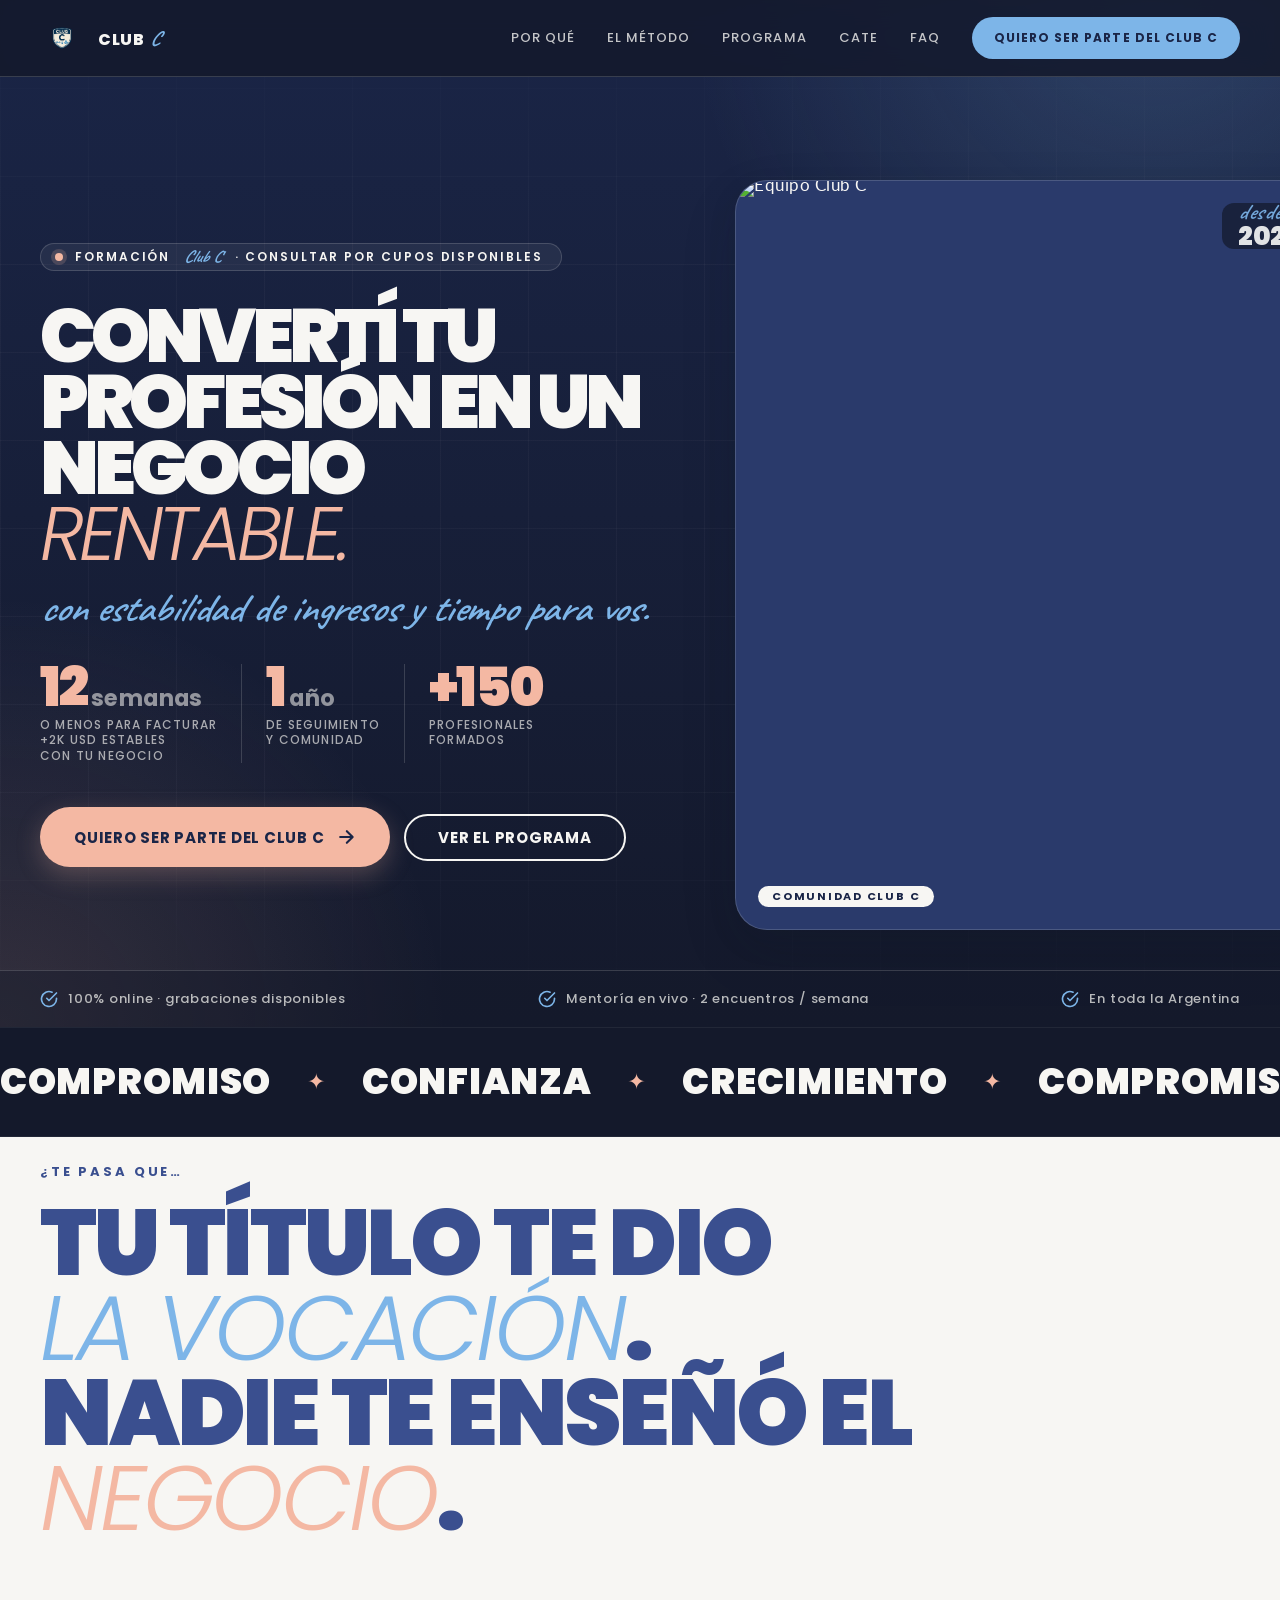
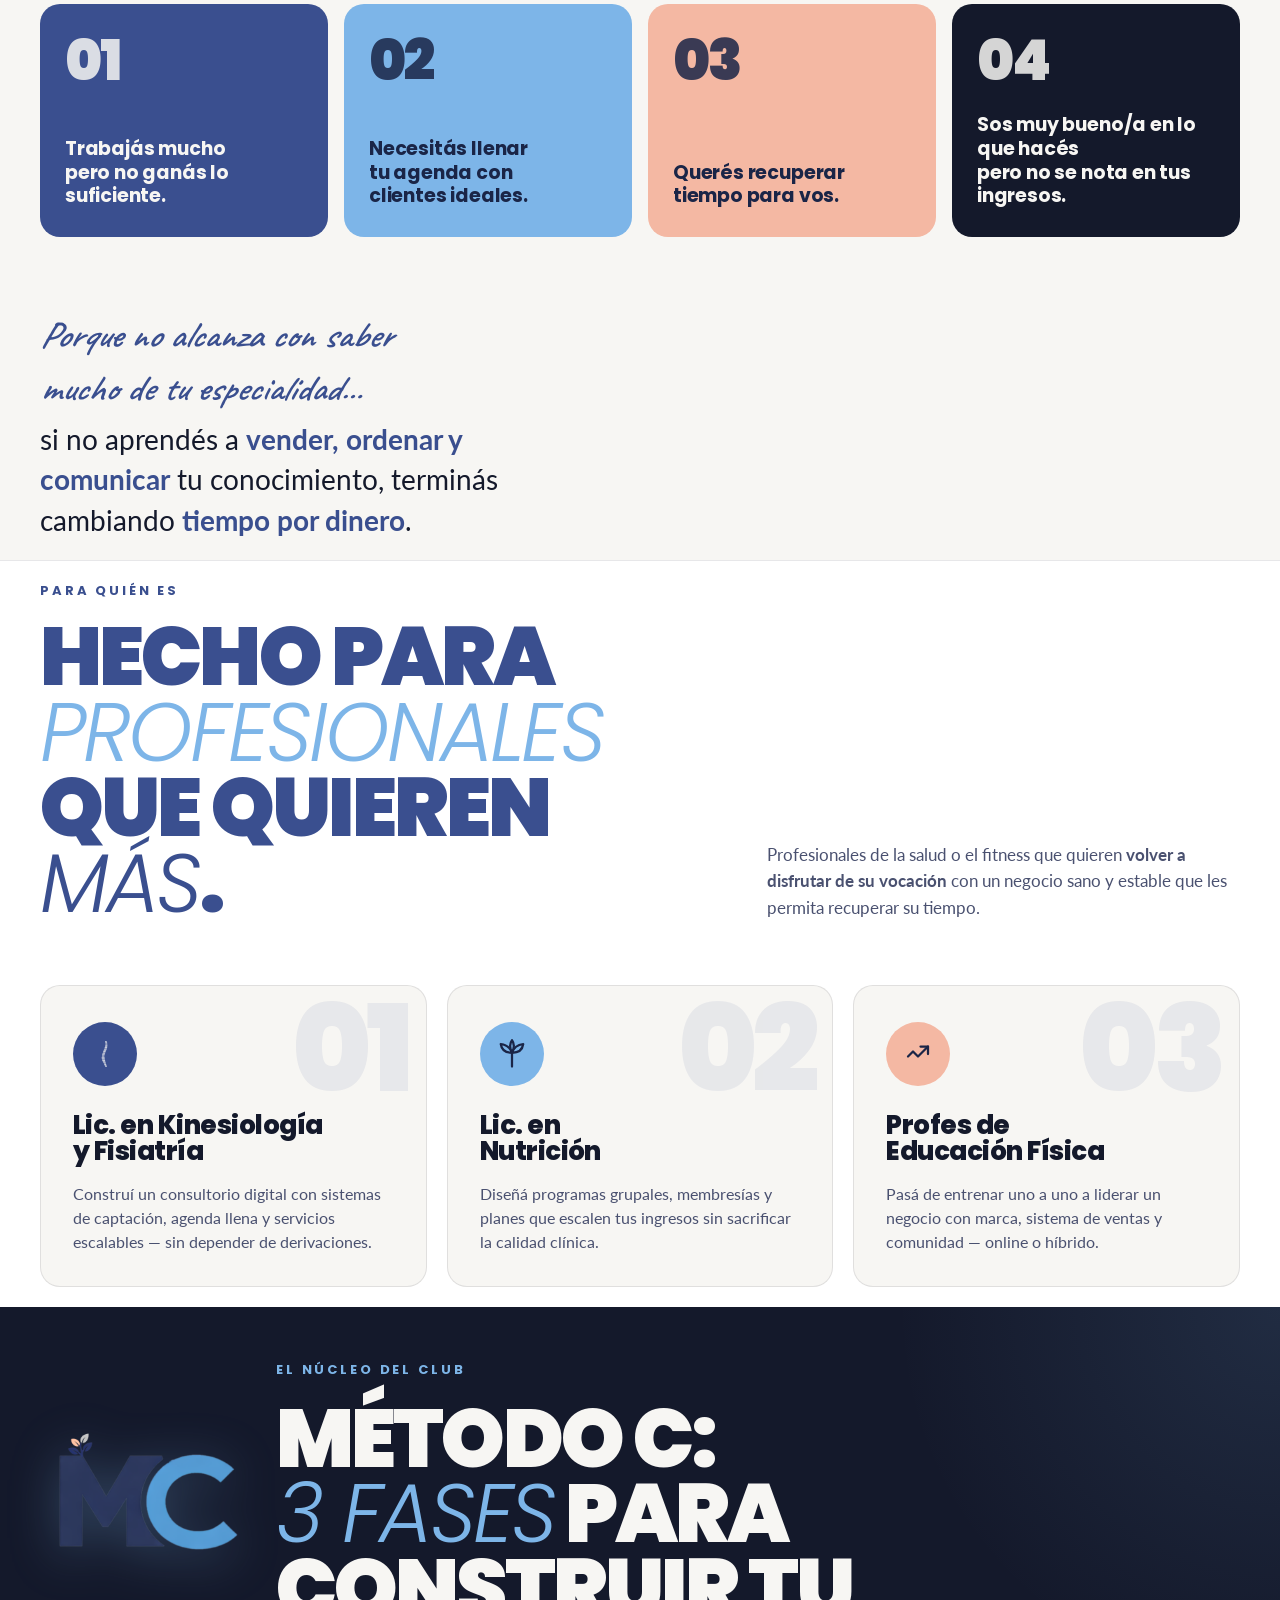
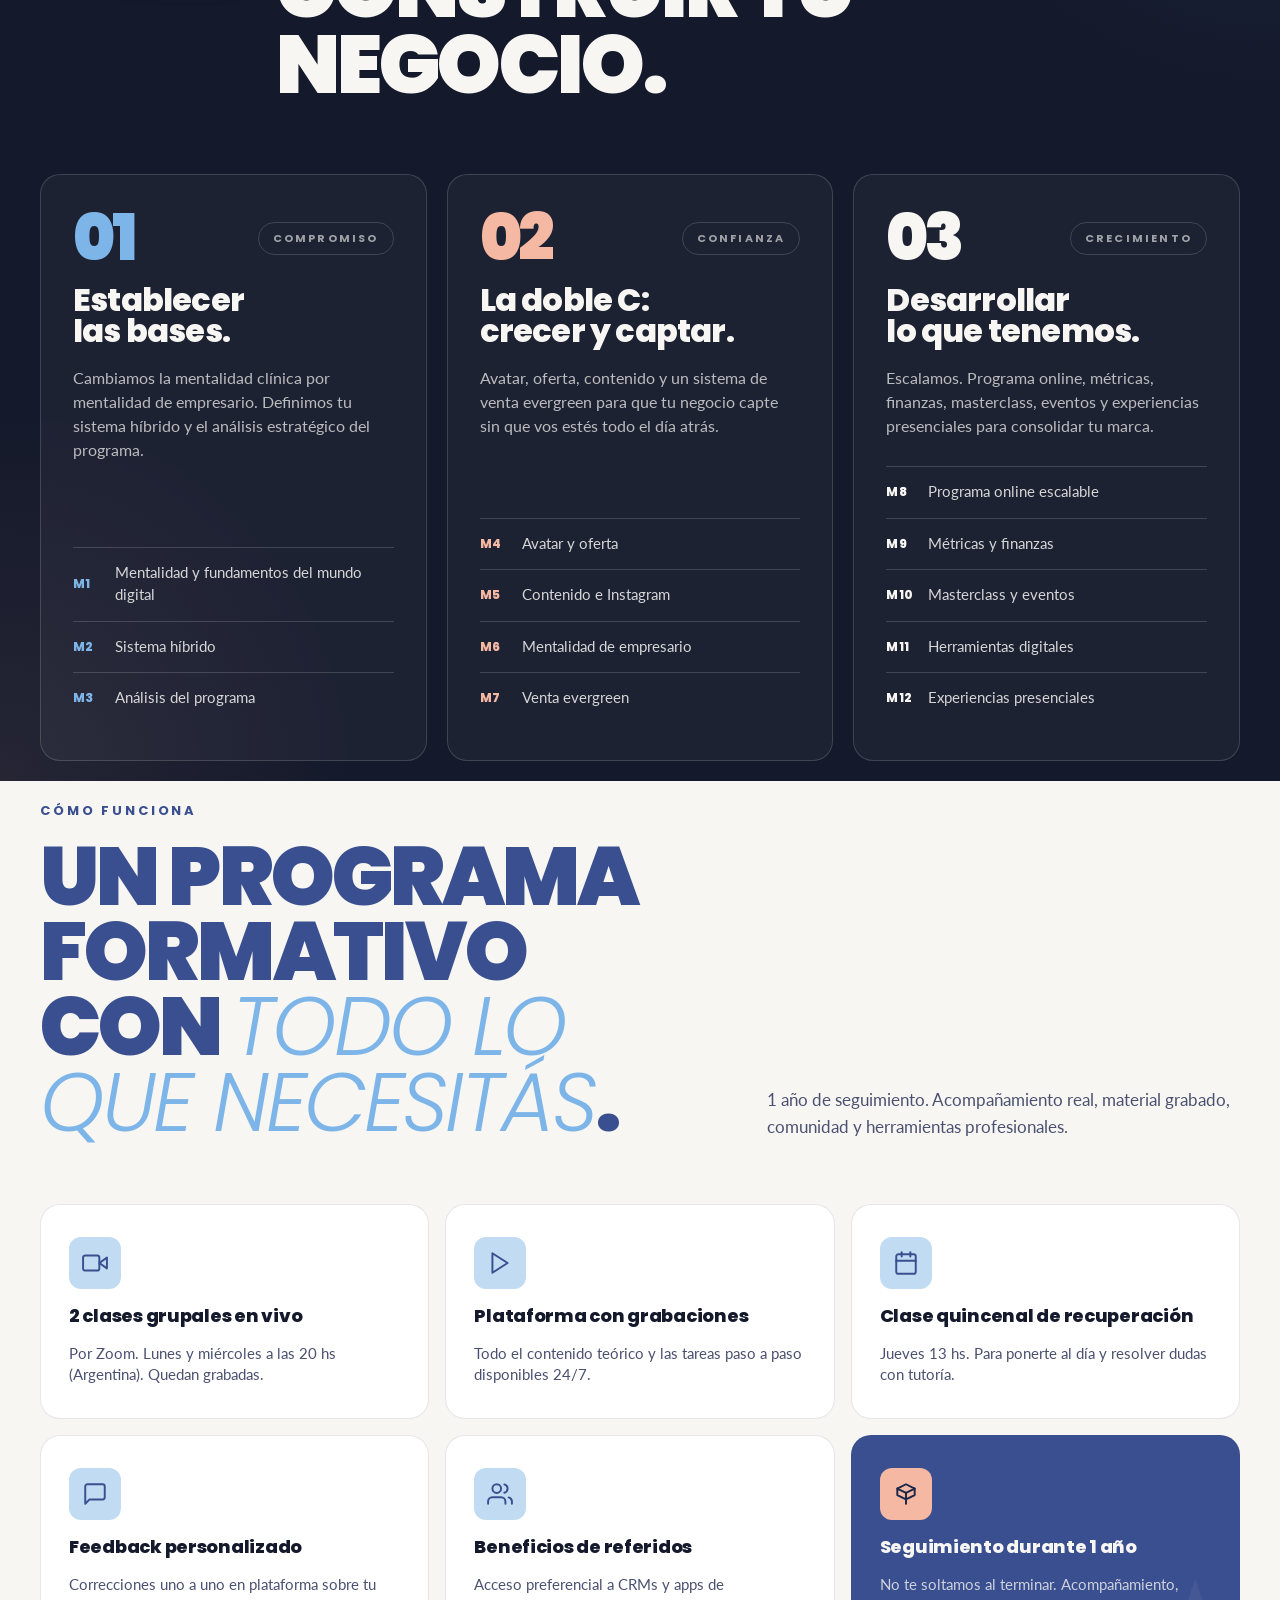
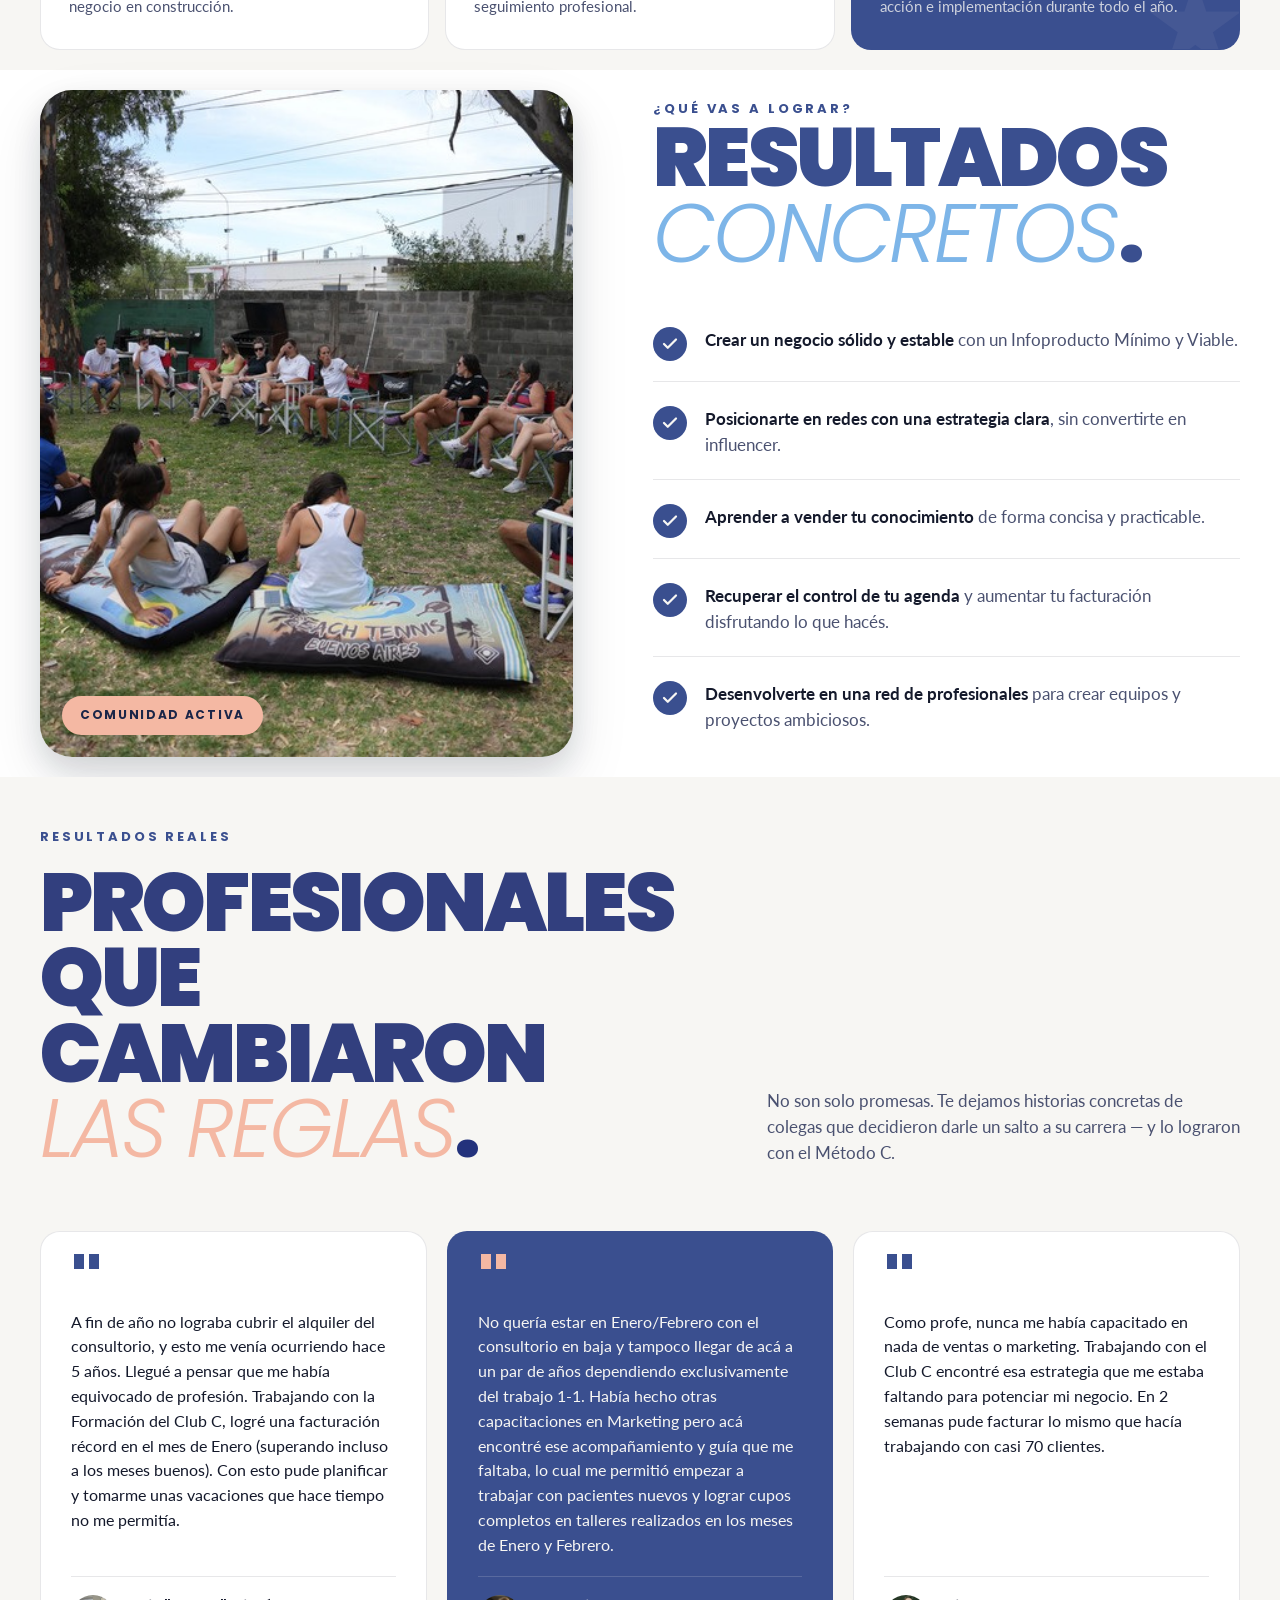
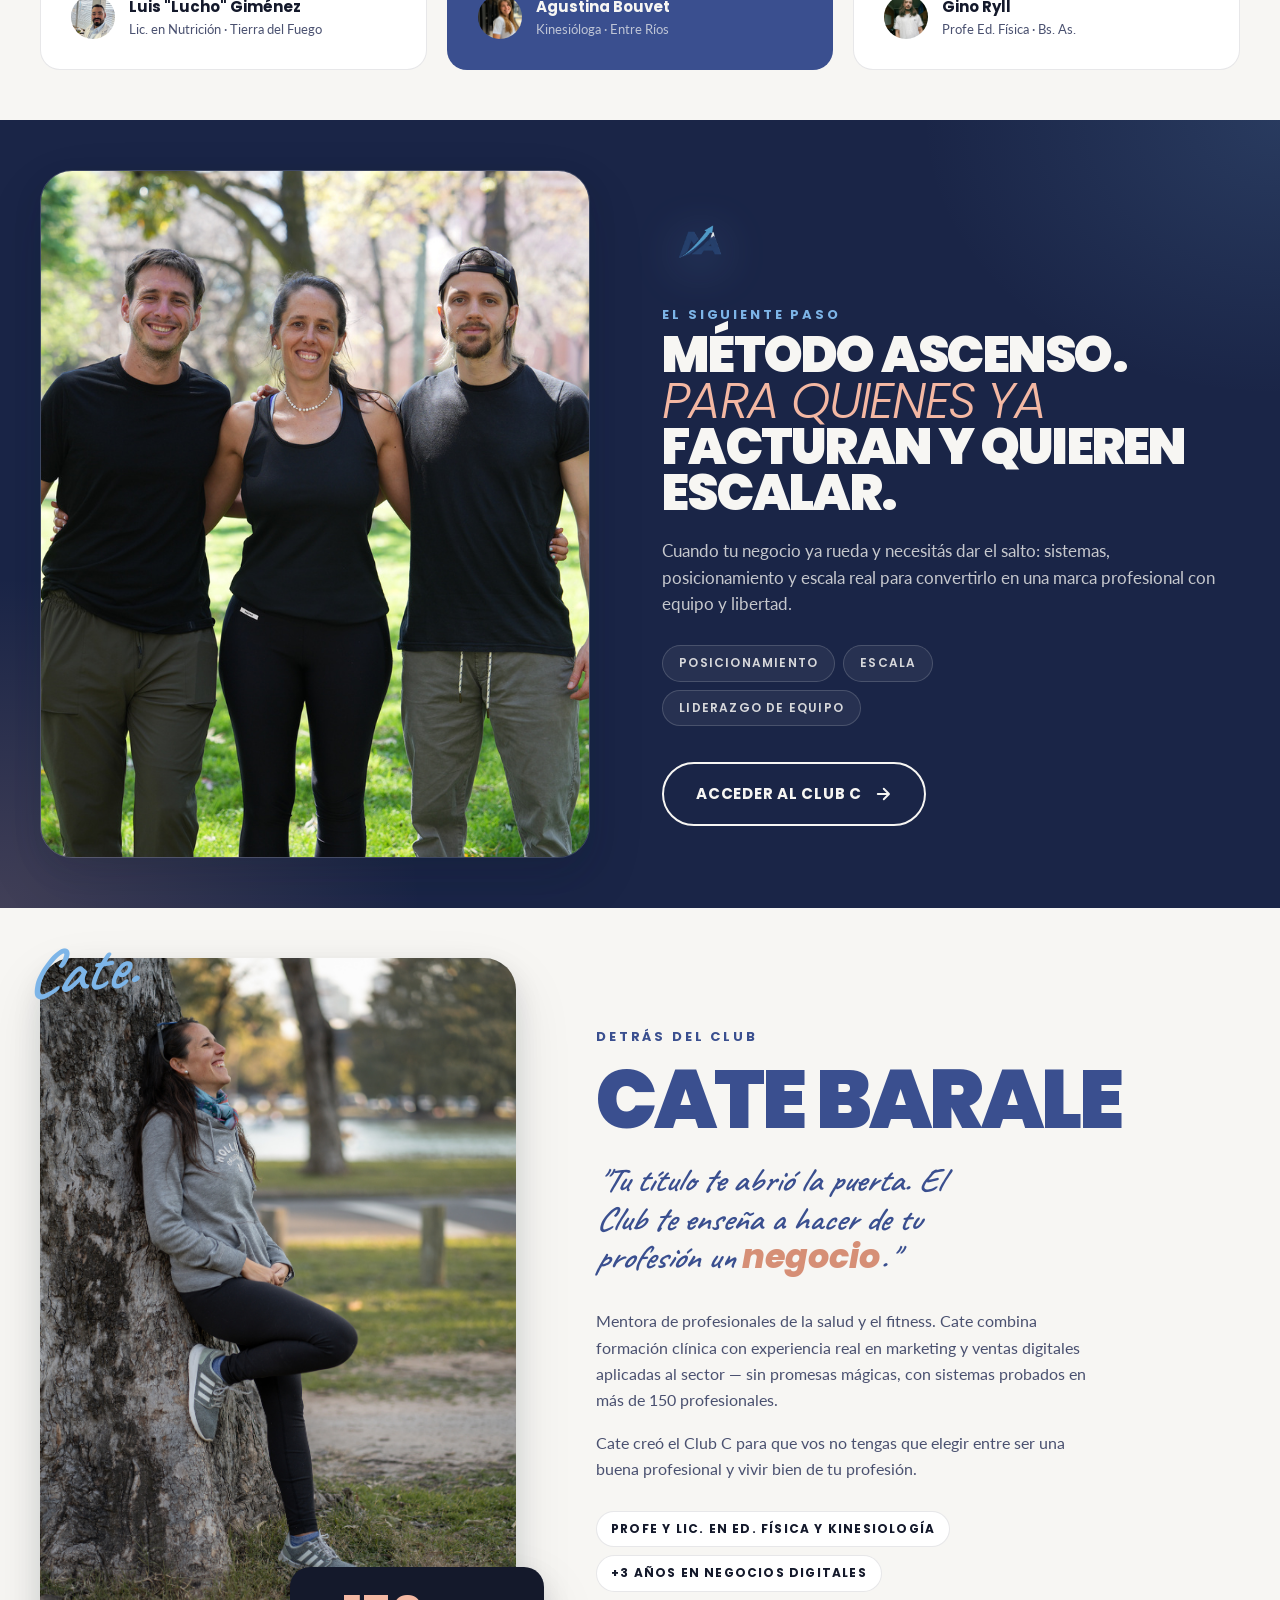
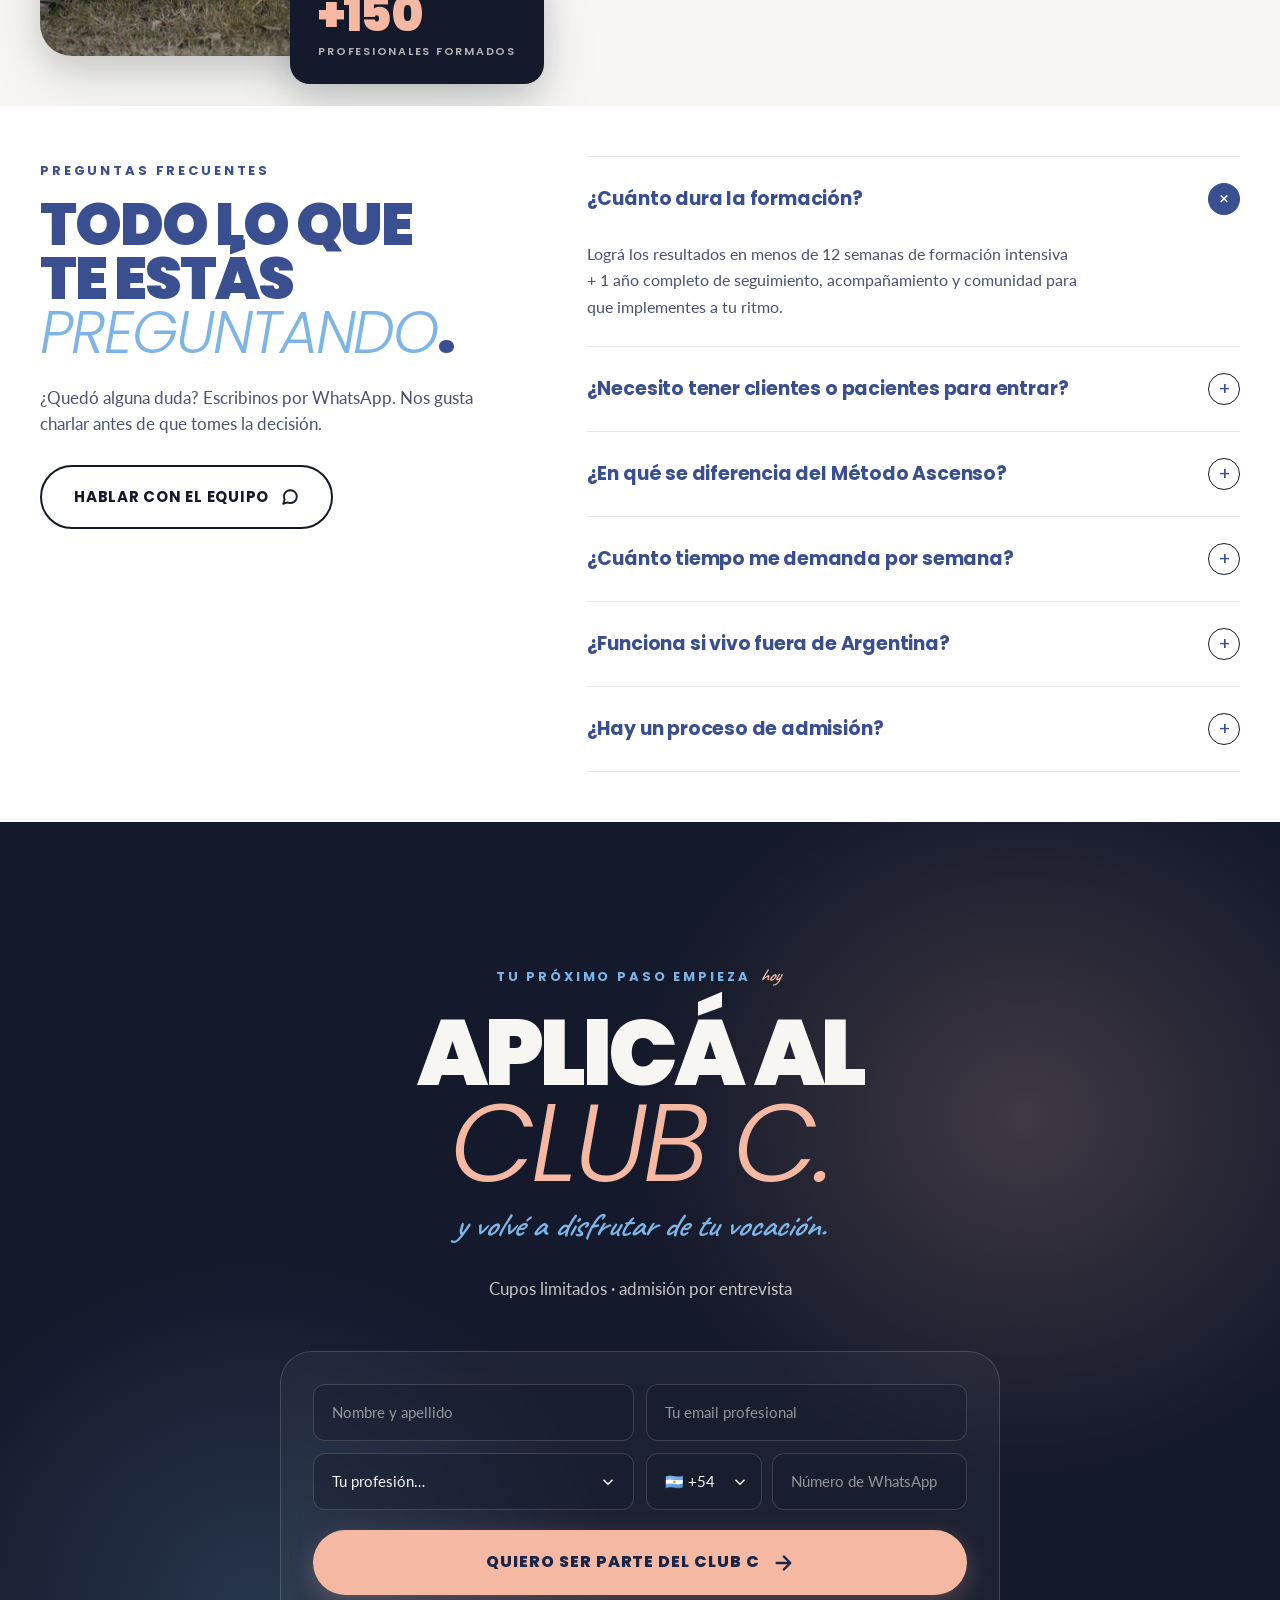
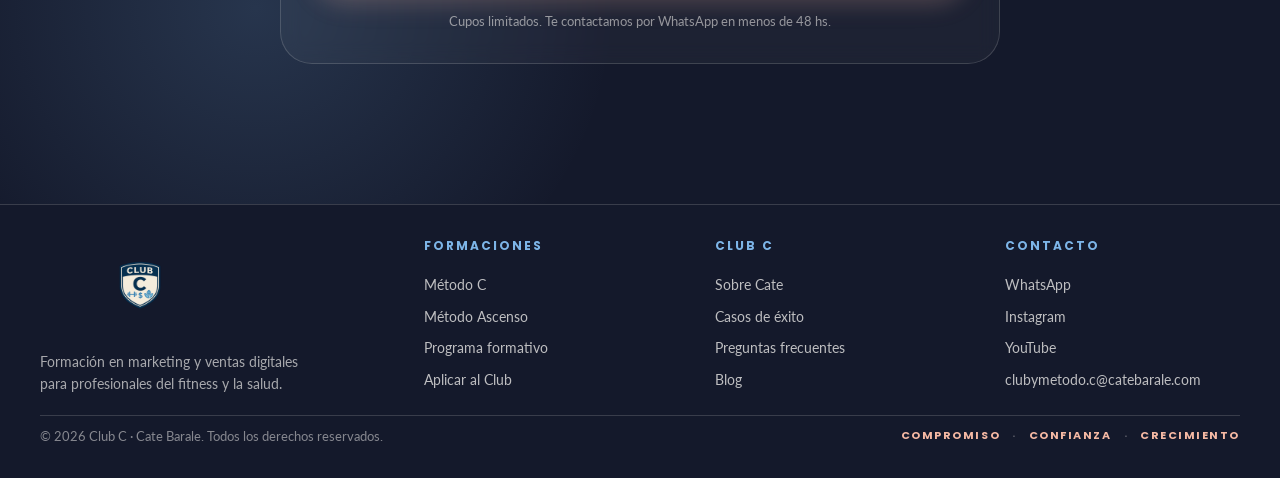
==== commit f14b6eda: "Add testimonial photos and final copy for Agustina, Luis and Gino Replace the placeholder initial-ba" ====
--- a/Club C - Página de Inicio.html
+++ b/Club C - Página de Inicio.html
@@ -387,12 +387,11 @@
     <div class="testimonials-grid">
       <article class="testimonial">
         <span class="quote-mark">"</span>
-        <p class="quote">Pasé de no saber qué cobrar a tener una agenda llena y un programa
-        grupal que escala. En 4 meses tripliqué mi facturación sin atender más pacientes.</p>
+        <p class="quote">A fin de año no lograba cubrir el alquiler del consultorio, y esto me venía ocurriendo hace 5 años. Llegué a pensar que me había equivocado de profesión. Trabajando con la Formación del Club C, logré una facturación récord en el mes de Enero (superando incluso a los meses buenos). Con esto pude planificar y tomarme unas vacaciones que hace tiempo no me permitía.</p>
         <div class="person">
-          <div class="person-avatar">LG</div>
+          <div class="person-avatar"><img src="assets/testimonial-luis.jpg" alt="Luis Giménez" /></div>
           <div>
-            <div class="person-name">Luis Giménez</div>
+            <div class="person-name">Luis "Lucho" Giménez</div>
             <div class="person-role">Lic. en Nutrición · Tierra del Fuego</div>
           </div>
         </div>
@@ -400,10 +399,9 @@
 
       <article class="testimonial testimonial-feature">
         <span class="quote-mark">"</span>
-        <p class="quote">El Club me dio lo que la universidad no: claridad de negocio. Hoy
-        tengo consultorio online con pacientes de tres países y trabajo desde donde quiero.</p>
+        <p class="quote">No quería estar en Enero/Febrero con el consultorio en baja y tampoco llegar de acá a un par de años dependiendo exclusivamente del trabajo 1-1. Había hecho otras capacitaciones en Marketing pero acá encontré ese acompañamiento y guía que me faltaba, lo cual me permitió empezar a trabajar con pacientes nuevos y lograr cupos completos en talleres realizados en los meses de Enero y Febrero.</p>
         <div class="person">
-          <div class="person-avatar">AB</div>
+          <div class="person-avatar"><img src="assets/testimonial-agustina.jpg" alt="Agustina Bouvet" /></div>
           <div>
             <div class="person-name">Agustina Bouvet</div>
             <div class="person-role">Kinesióloga · Entre Ríos</div>
@@ -413,10 +411,9 @@
 
       <article class="testimonial">
         <span class="quote-mark">"</span>
-        <p class="quote">Lo más importante: dejé de competir por precio. Mi marca y mi
-        método se posicionaron y empecé a elegir con quién trabajar.</p>
+        <p class="quote">Como profe, nunca me había capacitado en nada de ventas o marketing. Trabajando con el Club C encontré esa estrategia que me estaba faltando para potenciar mi negocio. En 2 semanas pude facturar lo mismo que hacía trabajando con casi 70 clientes.</p>
         <div class="person">
-          <div class="person-avatar">GR</div>
+          <div class="person-avatar"><img src="assets/testimonial-gino.jpg" alt="Gino Ryll" /></div>
           <div>
             <div class="person-name">Gino Ryll</div>
             <div class="person-role">Profe Ed. Física · Bs. As.</div>
--- a/styles.css
+++ b/styles.css
@@ -1009,6 +1009,13 @@
   color: var(--primary-deep);
   flex-shrink: 0;
   letter-spacing: 0.02em;
+  overflow: hidden;
+}
+.person-avatar img {
+  width: 100%;
+  height: 100%;
+  object-fit: cover;
+  display: block;
 }
 .testimonial-feature .person-avatar { background: var(--tertiary); }
 .person-name {
